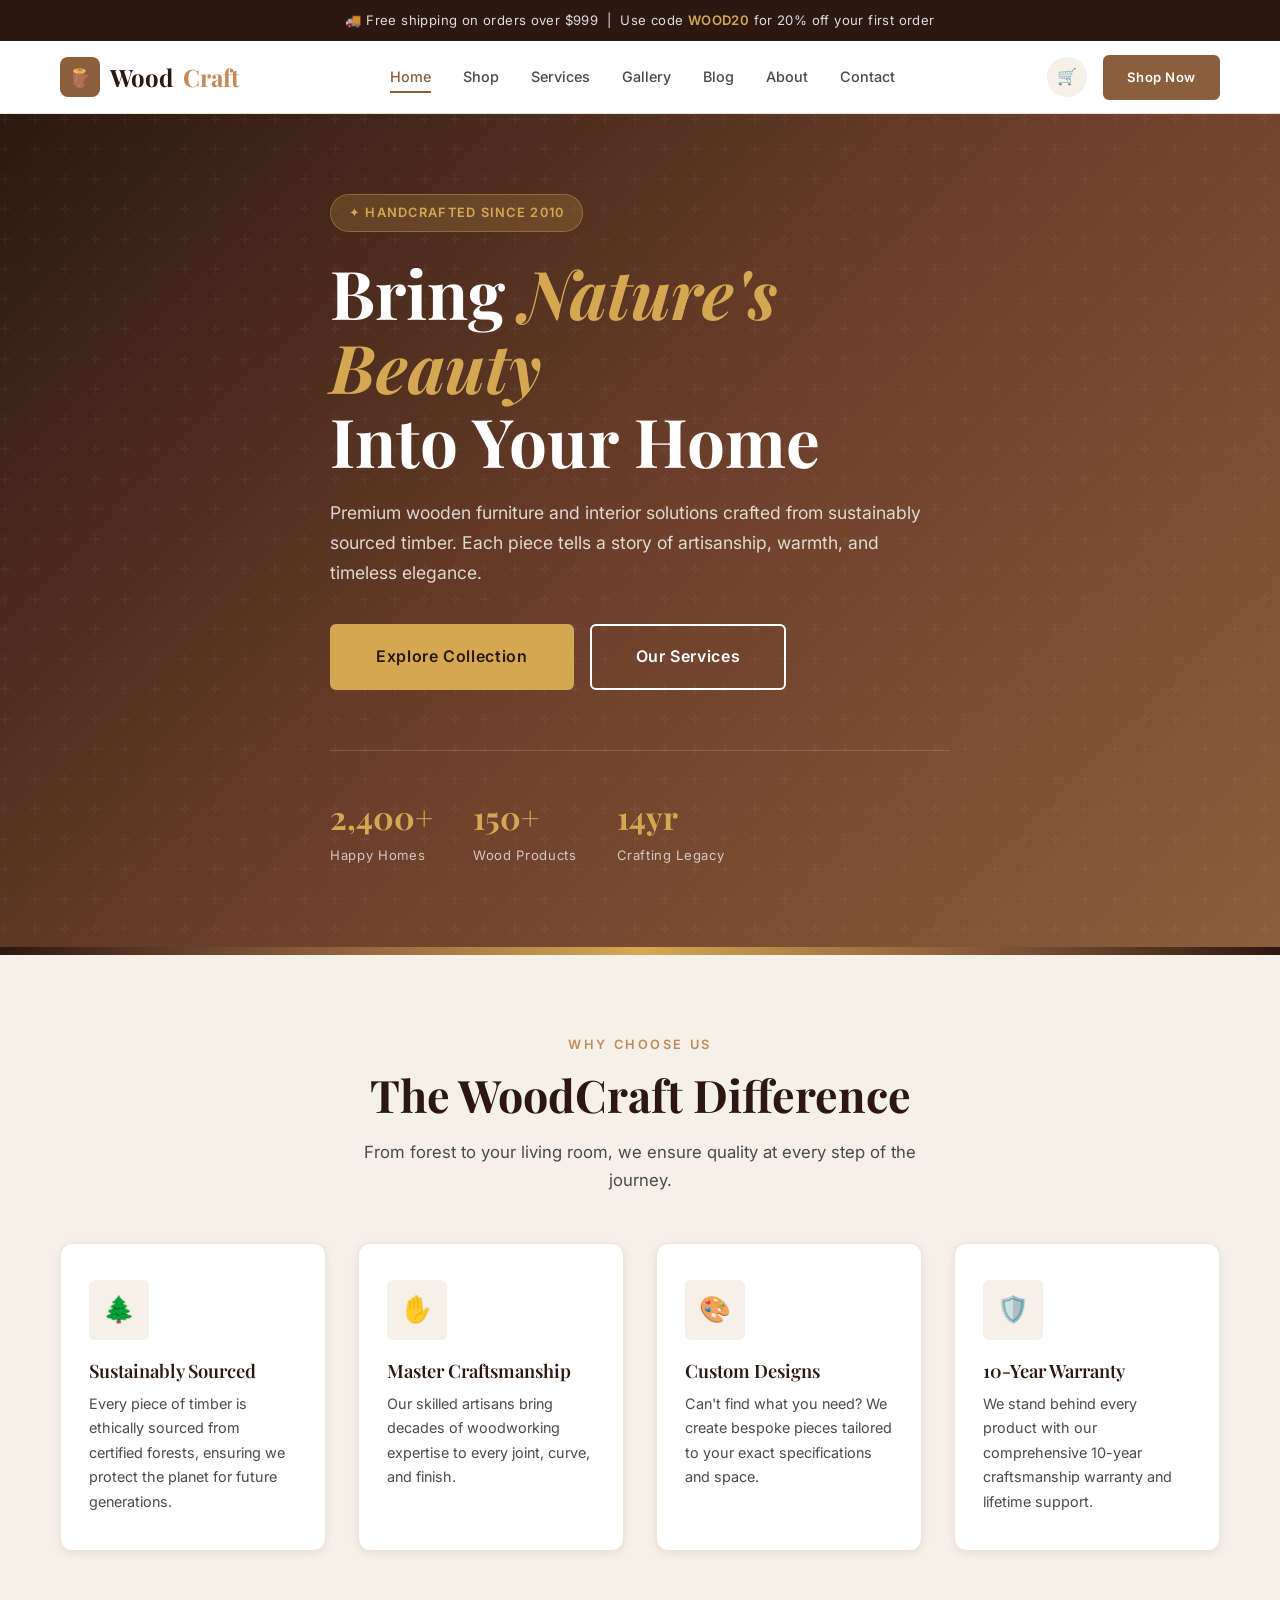
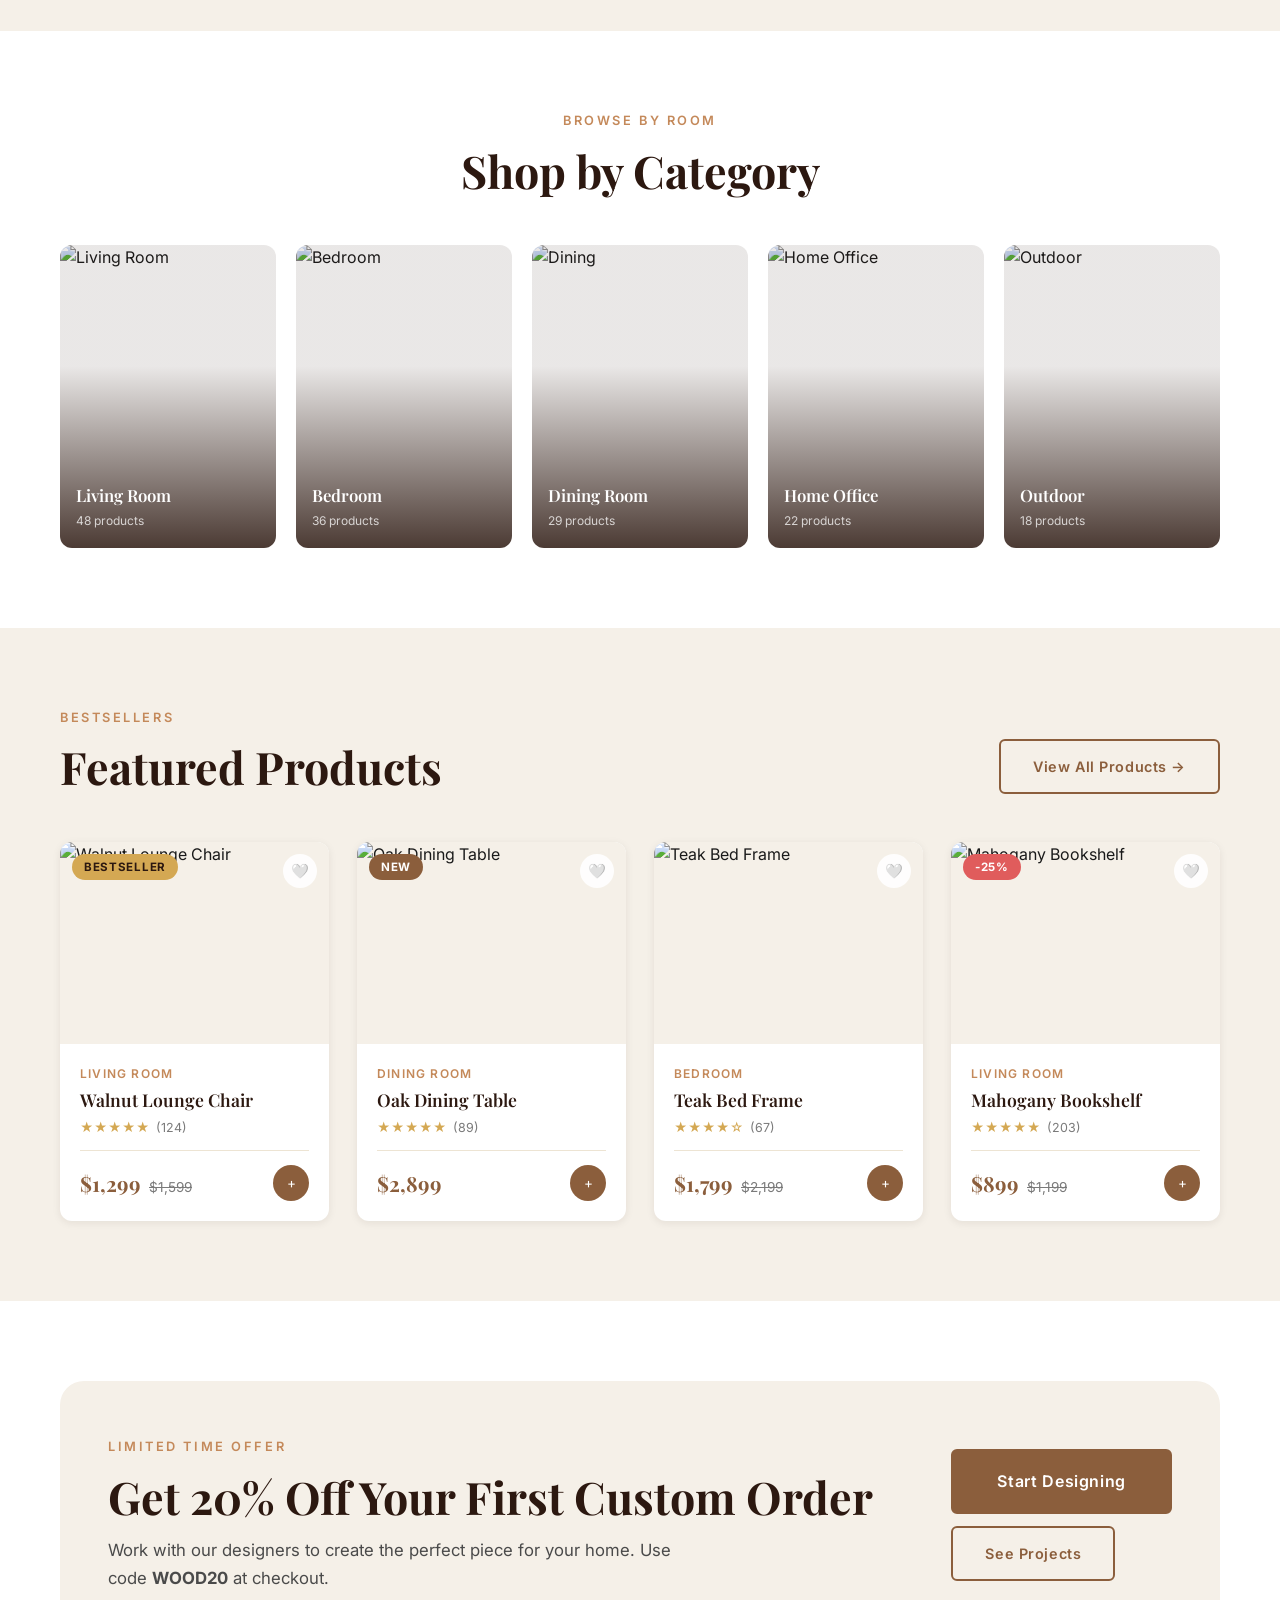
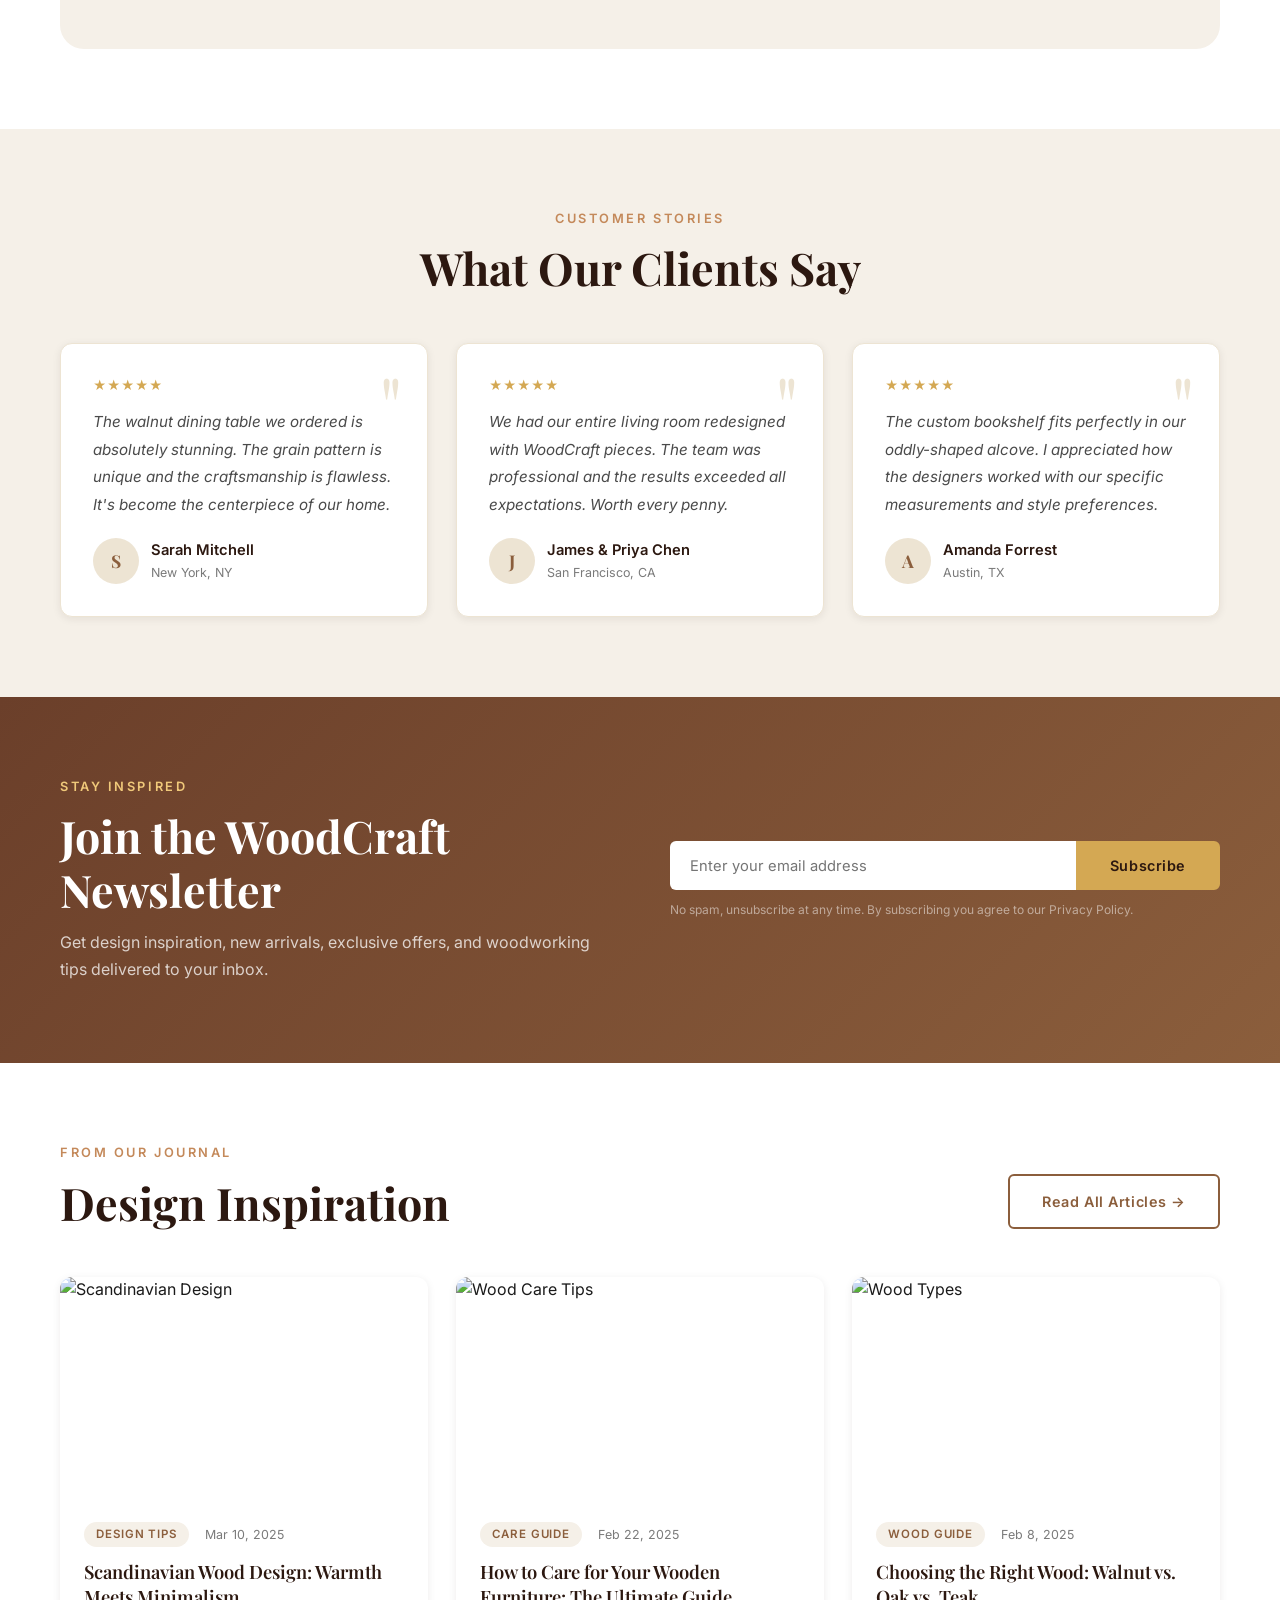
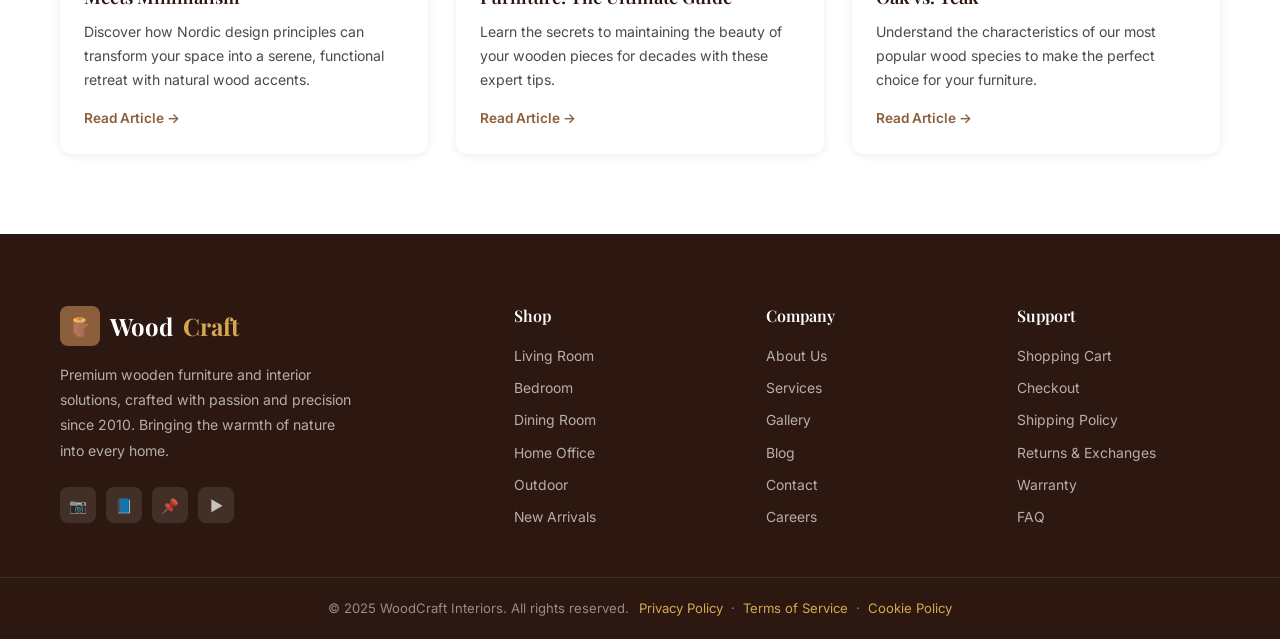
==== index.html @ 6956cbf1 "Add complete 10-page wooden interior website with CSS and JS Co-authored-by: Mayank-Bhatasana <18567" ====
<!DOCTYPE html>
<html lang="en">
<head>
  <meta charset="UTF-8">
  <meta name="viewport" content="width=device-width, initial-scale=1.0">
  <title>WoodCraft Interiors — Premium Wooden Home Interiors</title>
  <meta name="description" content="Transform your home with handcrafted wooden furniture and interior solutions. Timeless design, premium quality.">
  <link rel="stylesheet" href="css/style.css">
  <link rel="preconnect" href="https://fonts.googleapis.com">
  <style>
    /* Home-specific extras */
    .newsletter-section { background: linear-gradient(135deg, #6B3F2A, #8B5E3C); }
    .newsletter-inner { display:grid; grid-template-columns:1fr 1fr; gap:60px; align-items:center; }
    .newsletter-form { display:flex; gap:0; }
    .newsletter-form input {
      flex:1; padding:14px 20px; border:none; border-radius:var(--radius-sm) 0 0 var(--radius-sm);
      font-size:0.92rem; outline:none;
    }
    .newsletter-form .btn { border-radius:0 var(--radius-sm) var(--radius-sm) 0; }
    .cta-banner {
      background: var(--cream);
      border-radius: var(--radius-lg);
      padding: 56px 48px;
      display: grid;
      grid-template-columns: 1fr auto;
      align-items: center;
      gap: 32px;
    }
    @media(max-width:768px) {
      .newsletter-inner { grid-template-columns:1fr; gap:28px; }
      .newsletter-form { flex-direction:column; }
      .newsletter-form input { border-radius:var(--radius-sm); }
      .newsletter-form .btn { border-radius:var(--radius-sm); }
      .cta-banner { grid-template-columns:1fr; text-align:center; padding:36px 24px; }
    }
    .wood-strip { height:8px; background:linear-gradient(90deg, #2C1810, #8B5E3C, #D4A853, #8B5E3C, #2C1810); }
  </style>
</head>
<body>

<!-- Notification Bar -->
<div class="notif-bar">
  🚚 Free shipping on orders over $999 &nbsp;|&nbsp; Use code <a href="shop.html">WOOD20</a> for 20% off your first order
</div>

<!-- Header -->
<header class="header">
  <div class="container">
    <div class="header__inner">
      <a href="index.html" class="logo">
        <div class="logo__icon">🪵</div>
        Wood<span>Craft</span>
      </a>
      <nav class="nav">
        <a href="index.html" class="nav__link">Home</a>
        <a href="shop.html" class="nav__link">Shop</a>
        <a href="services.html" class="nav__link">Services</a>
        <a href="gallery.html" class="nav__link">Gallery</a>
        <a href="blog.html" class="nav__link">Blog</a>
        <a href="about.html" class="nav__link">About</a>
        <a href="contact.html" class="nav__link">Contact</a>
      </nav>
      <div class="header__actions">
        <a href="cart.html" class="cart-btn" title="Cart">
          🛒
          <span class="cart-count" style="display:none">0</span>
        </a>
        <a href="shop.html" class="btn btn--primary btn--sm">Shop Now</a>
      </div>
      <button class="hamburger" aria-label="Menu">
        <span></span><span></span><span></span>
      </button>
    </div>
  </div>
</header>

<!-- Mobile Nav -->
<nav class="mobile-nav">
  <a href="index.html" class="mobile-nav__link">Home</a>
  <a href="shop.html" class="mobile-nav__link">Shop</a>
  <a href="services.html" class="mobile-nav__link">Services</a>
  <a href="gallery.html" class="mobile-nav__link">Gallery</a>
  <a href="blog.html" class="mobile-nav__link">Blog</a>
  <a href="about.html" class="mobile-nav__link">About</a>
  <a href="contact.html" class="mobile-nav__link">Contact</a>
  <a href="cart.html" class="mobile-nav__link">🛒 Cart</a>
</nav>

<!-- Hero -->
<section class="hero">
  <div class="hero__bg"></div>
  <div class="container">
    <div class="hero__content">
      <div class="hero__badge">✦ Handcrafted Since 2010</div>
      <h1 class="hero__title">
        Bring <em>Nature's Beauty</em><br>Into Your Home
      </h1>
      <p class="hero__subtitle">
        Premium wooden furniture and interior solutions crafted from sustainably sourced timber. 
        Each piece tells a story of artisanship, warmth, and timeless elegance.
      </p>
      <div class="hero__actions">
        <a href="shop.html" class="btn btn--gold btn--lg">Explore Collection</a>
        <a href="services.html" class="btn btn--outline-white btn--lg">Our Services</a>
      </div>
      <div class="hero__stats">
        <div>
          <span class="hero__stat-num">2,400+</span>
          <span class="hero__stat-label">Happy Homes</span>
        </div>
        <div>
          <span class="hero__stat-num">150+</span>
          <span class="hero__stat-label">Wood Products</span>
        </div>
        <div>
          <span class="hero__stat-num">14yr</span>
          <span class="hero__stat-label">Crafting Legacy</span>
        </div>
      </div>
    </div>
  </div>
</section>

<!-- Wood Strip -->
<div class="wood-strip"></div>

<!-- Features -->
<section class="section section--cream">
  <div class="container">
    <div class="text-center" style="margin-bottom:48px">
      <span class="section-label">Why Choose Us</span>
      <h2 class="section-title">The WoodCraft Difference</h2>
      <p class="section-sub">From forest to your living room, we ensure quality at every step of the journey.</p>
    </div>
    <div class="features-grid">
      <div class="feature-card">
        <div class="feature-card__icon">🌲</div>
        <h3 class="feature-card__title">Sustainably Sourced</h3>
        <p class="feature-card__text">Every piece of timber is ethically sourced from certified forests, ensuring we protect the planet for future generations.</p>
      </div>
      <div class="feature-card">
        <div class="feature-card__icon">✋</div>
        <h3 class="feature-card__title">Master Craftsmanship</h3>
        <p class="feature-card__text">Our skilled artisans bring decades of woodworking expertise to every joint, curve, and finish.</p>
      </div>
      <div class="feature-card">
        <div class="feature-card__icon">🎨</div>
        <h3 class="feature-card__title">Custom Designs</h3>
        <p class="feature-card__text">Can't find what you need? We create bespoke pieces tailored to your exact specifications and space.</p>
      </div>
      <div class="feature-card">
        <div class="feature-card__icon">🛡️</div>
        <h3 class="feature-card__title">10-Year Warranty</h3>
        <p class="feature-card__text">We stand behind every product with our comprehensive 10-year craftsmanship warranty and lifetime support.</p>
      </div>
    </div>
  </div>
</section>

<!-- Categories -->
<section class="section">
  <div class="container">
    <div class="text-center" style="margin-bottom:48px">
      <span class="section-label">Browse By Room</span>
      <h2 class="section-title">Shop by Category</h2>
    </div>
    <div class="categories-grid">
      <a href="shop.html?cat=living" class="cat-card" style="padding-top:140%">
        <img class="cat-card__img" src="https://images.unsplash.com/photo-1555041469-a586c61ea9bc?w=400&q=80" alt="Living Room" loading="lazy">
        <div class="cat-card__overlay"></div>
        <div class="cat-card__label">
          Living Room
          <span class="cat-card__count">48 products</span>
        </div>
      </a>
      <a href="shop.html?cat=bedroom" class="cat-card" style="padding-top:140%">
        <img class="cat-card__img" src="https://images.unsplash.com/photo-1588046130717-0eb0c9a3ba15?w=400&q=80" alt="Bedroom" loading="lazy">
        <div class="cat-card__overlay"></div>
        <div class="cat-card__label">
          Bedroom
          <span class="cat-card__count">36 products</span>
        </div>
      </a>
      <a href="shop.html?cat=dining" class="cat-card" style="padding-top:140%">
        <img class="cat-card__img" src="https://images.unsplash.com/photo-1617806118233-18e1de247200?w=400&q=80" alt="Dining" loading="lazy">
        <div class="cat-card__overlay"></div>
        <div class="cat-card__label">
          Dining Room
          <span class="cat-card__count">29 products</span>
        </div>
      </a>
      <a href="shop.html?cat=office" class="cat-card" style="padding-top:140%">
        <img class="cat-card__img" src="https://images.unsplash.com/photo-1593642632559-0c6d3fc62b89?w=400&q=80" alt="Home Office" loading="lazy">
        <div class="cat-card__overlay"></div>
        <div class="cat-card__label">
          Home Office
          <span class="cat-card__count">22 products</span>
        </div>
      </a>
      <a href="shop.html?cat=outdoor" class="cat-card" style="padding-top:140%">
        <img class="cat-card__img" src="https://images.unsplash.com/photo-1600210492486-724fe5c67fb0?w=400&q=80" alt="Outdoor" loading="lazy">
        <div class="cat-card__overlay"></div>
        <div class="cat-card__label">
          Outdoor
          <span class="cat-card__count">18 products</span>
        </div>
      </a>
    </div>
  </div>
</section>

<!-- Featured Products -->
<section class="section section--cream">
  <div class="container">
    <div style="display:flex;align-items:flex-end;justify-content:space-between;margin-bottom:48px;flex-wrap:wrap;gap:16px;">
      <div>
        <span class="section-label">Bestsellers</span>
        <h2 class="section-title" style="margin-bottom:0">Featured Products</h2>
      </div>
      <a href="shop.html" class="btn btn--outline">View All Products →</a>
    </div>
    <div class="products-grid">

      <!-- Product 1 -->
      <div class="product-card" data-product data-product-id="p1" data-product-name="Walnut Lounge Chair" data-product-price="1299" data-product-img="https://images.unsplash.com/photo-1567538096630-e0c55bd6374c?w=400&q=80" data-category="living">
        <div class="product-card__img">
          <img src="https://images.unsplash.com/photo-1567538096630-e0c55bd6374c?w=400&q=80" alt="Walnut Lounge Chair" loading="lazy">
          <span class="product-card__badge badge--best">Bestseller</span>
          <button class="product-card__wish" title="Wishlist">🤍</button>
        </div>
        <div class="product-card__body">
          <div class="product-card__cat">Living Room</div>
          <a href="product.html?id=p1"><h3 class="product-card__name">Walnut Lounge Chair</h3></a>
          <div class="product-card__rating">
            <span class="stars">★★★★★</span>
            <span class="rating-count">(124)</span>
          </div>
          <div class="product-card__footer">
            <div class="product-card__price">
              <span class="price-current">$1,299</span>
              <span class="price-old">$1,599</span>
            </div>
            <button class="add-cart-btn" title="Add to cart">+</button>
          </div>
        </div>
      </div>

      <!-- Product 2 -->
      <div class="product-card" data-product data-product-id="p2" data-product-name="Oak Dining Table" data-product-price="2899" data-product-img="https://images.unsplash.com/photo-1615066091501-a784deef6c5a?w=400&q=80" data-category="dining">
        <div class="product-card__img">
          <img src="https://images.unsplash.com/photo-1615066091501-a784deef6c5a?w=400&q=80" alt="Oak Dining Table" loading="lazy">
          <span class="product-card__badge badge--new">New</span>
          <button class="product-card__wish" title="Wishlist">🤍</button>
        </div>
        <div class="product-card__body">
          <div class="product-card__cat">Dining Room</div>
          <a href="product.html?id=p2"><h3 class="product-card__name">Oak Dining Table</h3></a>
          <div class="product-card__rating">
            <span class="stars">★★★★★</span>
            <span class="rating-count">(89)</span>
          </div>
          <div class="product-card__footer">
            <div class="product-card__price">
              <span class="price-current">$2,899</span>
            </div>
            <button class="add-cart-btn" title="Add to cart">+</button>
          </div>
        </div>
      </div>

      <!-- Product 3 -->
      <div class="product-card" data-product data-product-id="p3" data-product-name="Teak Bed Frame" data-product-price="1799" data-product-img="https://images.unsplash.com/photo-1505693416388-ac5ce068fe85?w=400&q=80" data-category="bedroom">
        <div class="product-card__img">
          <img src="https://images.unsplash.com/photo-1505693416388-ac5ce068fe85?w=400&q=80" alt="Teak Bed Frame" loading="lazy">
          <button class="product-card__wish" title="Wishlist">🤍</button>
        </div>
        <div class="product-card__body">
          <div class="product-card__cat">Bedroom</div>
          <a href="product.html?id=p3"><h3 class="product-card__name">Teak Bed Frame</h3></a>
          <div class="product-card__rating">
            <span class="stars">★★★★☆</span>
            <span class="rating-count">(67)</span>
          </div>
          <div class="product-card__footer">
            <div class="product-card__price">
              <span class="price-current">$1,799</span>
              <span class="price-old">$2,199</span>
            </div>
            <button class="add-cart-btn" title="Add to cart">+</button>
          </div>
        </div>
      </div>

      <!-- Product 4 -->
      <div class="product-card" data-product data-product-id="p4" data-product-name="Mahogany Bookshelf" data-product-price="899" data-product-img="https://images.unsplash.com/photo-1594620302200-9a762244a156?w=400&q=80" data-category="living">
        <div class="product-card__img">
          <img src="https://images.unsplash.com/photo-1594620302200-9a762244a156?w=400&q=80" alt="Mahogany Bookshelf" loading="lazy">
          <span class="product-card__badge badge--sale">-25%</span>
          <button class="product-card__wish" title="Wishlist">🤍</button>
        </div>
        <div class="product-card__body">
          <div class="product-card__cat">Living Room</div>
          <a href="product.html?id=p4"><h3 class="product-card__name">Mahogany Bookshelf</h3></a>
          <div class="product-card__rating">
            <span class="stars">★★★★★</span>
            <span class="rating-count">(203)</span>
          </div>
          <div class="product-card__footer">
            <div class="product-card__price">
              <span class="price-current">$899</span>
              <span class="price-old">$1,199</span>
            </div>
            <button class="add-cart-btn" title="Add to cart">+</button>
          </div>
        </div>
      </div>

    </div>
  </div>
</section>

<!-- CTA Banner -->
<section class="section">
  <div class="container">
    <div class="cta-banner">
      <div>
        <span class="section-label">Limited Time Offer</span>
        <h2 class="section-title" style="margin-bottom:12px">Get 20% Off Your First Custom Order</h2>
        <p class="section-sub">Work with our designers to create the perfect piece for your home. Use code <strong>WOOD20</strong> at checkout.</p>
      </div>
      <div style="display:flex;flex-direction:column;gap:12px;align-items:flex-start">
        <a href="services.html" class="btn btn--primary btn--lg">Start Designing</a>
        <a href="gallery.html" class="btn btn--outline">See Projects</a>
      </div>
    </div>
  </div>
</section>

<!-- Testimonials -->
<section class="section section--cream">
  <div class="container">
    <div class="text-center" style="margin-bottom:48px">
      <span class="section-label">Customer Stories</span>
      <h2 class="section-title">What Our Clients Say</h2>
    </div>
    <div class="testimonials-grid">
      <div class="testimonial-card">
        <div class="stars" style="margin-bottom:12px">★★★★★</div>
        <p class="testimonial-card__text">The walnut dining table we ordered is absolutely stunning. The grain pattern is unique and the craftsmanship is flawless. It's become the centerpiece of our home.</p>
        <div class="testimonial-card__author">
          <div class="testimonial-card__avatar">S</div>
          <div>
            <div class="testimonial-card__name">Sarah Mitchell</div>
            <div class="testimonial-card__loc">New York, NY</div>
          </div>
        </div>
      </div>
      <div class="testimonial-card">
        <div class="stars" style="margin-bottom:12px">★★★★★</div>
        <p class="testimonial-card__text">We had our entire living room redesigned with WoodCraft pieces. The team was professional and the results exceeded all expectations. Worth every penny.</p>
        <div class="testimonial-card__author">
          <div class="testimonial-card__avatar">J</div>
          <div>
            <div class="testimonial-card__name">James & Priya Chen</div>
            <div class="testimonial-card__loc">San Francisco, CA</div>
          </div>
        </div>
      </div>
      <div class="testimonial-card">
        <div class="stars" style="margin-bottom:12px">★★★★★</div>
        <p class="testimonial-card__text">The custom bookshelf fits perfectly in our oddly-shaped alcove. I appreciated how the designers worked with our specific measurements and style preferences.</p>
        <div class="testimonial-card__author">
          <div class="testimonial-card__avatar">A</div>
          <div>
            <div class="testimonial-card__name">Amanda Forrest</div>
            <div class="testimonial-card__loc">Austin, TX</div>
          </div>
        </div>
      </div>
    </div>
  </div>
</section>

<!-- Newsletter -->
<section class="section newsletter-section">
  <div class="container">
    <div class="newsletter-inner">
      <div>
        <span class="section-label" style="color:var(--gold-light)">Stay Inspired</span>
        <h2 class="section-title" style="color:#fff;margin-bottom:12px">Join the WoodCraft Newsletter</h2>
        <p style="color:rgba(255,255,255,0.75);line-height:1.7">Get design inspiration, new arrivals, exclusive offers, and woodworking tips delivered to your inbox.</p>
      </div>
      <div>
        <form class="newsletter-form">
          <input type="email" placeholder="Enter your email address" required>
          <button type="submit" class="btn btn--gold">Subscribe</button>
        </form>
        <p style="font-size:0.75rem;color:rgba(255,255,255,0.5);margin-top:10px">No spam, unsubscribe at any time. By subscribing you agree to our Privacy Policy.</p>
      </div>
    </div>
  </div>
</section>

<!-- Blog Preview -->
<section class="section">
  <div class="container">
    <div style="display:flex;align-items:flex-end;justify-content:space-between;margin-bottom:48px;flex-wrap:wrap;gap:16px;">
      <div>
        <span class="section-label">From Our Journal</span>
        <h2 class="section-title" style="margin-bottom:0">Design Inspiration</h2>
      </div>
      <a href="blog.html" class="btn btn--outline">Read All Articles →</a>
    </div>
    <div class="blog-grid">
      <article class="blog-card">
        <div class="blog-card__img">
          <img src="https://images.unsplash.com/photo-1586023492125-27b2c045efd7?w=500&q=80" alt="Scandinavian Design" loading="lazy">
        </div>
        <div class="blog-card__body">
          <div class="blog-card__meta">
            <span class="blog-card__tag">Design Tips</span>
            <span class="blog-card__date">Mar 10, 2025</span>
          </div>
          <h3 class="blog-card__title">Scandinavian Wood Design: Warmth Meets Minimalism</h3>
          <p class="blog-card__excerpt">Discover how Nordic design principles can transform your space into a serene, functional retreat with natural wood accents.</p>
          <a href="blog.html" class="blog-card__read">Read Article →</a>
        </div>
      </article>
      <article class="blog-card">
        <div class="blog-card__img">
          <img src="https://images.unsplash.com/photo-1595526114035-0d45ed16cfbf?w=500&q=80" alt="Wood Care Tips" loading="lazy">
        </div>
        <div class="blog-card__body">
          <div class="blog-card__meta">
            <span class="blog-card__tag">Care Guide</span>
            <span class="blog-card__date">Feb 22, 2025</span>
          </div>
          <h3 class="blog-card__title">How to Care for Your Wooden Furniture: The Ultimate Guide</h3>
          <p class="blog-card__excerpt">Learn the secrets to maintaining the beauty of your wooden pieces for decades with these expert tips.</p>
          <a href="blog.html" class="blog-card__read">Read Article →</a>
        </div>
      </article>
      <article class="blog-card">
        <div class="blog-card__img">
          <img src="https://images.unsplash.com/photo-1618220179428-22790b461013?w=500&q=80" alt="Wood Types" loading="lazy">
        </div>
        <div class="blog-card__body">
          <div class="blog-card__meta">
            <span class="blog-card__tag">Wood Guide</span>
            <span class="blog-card__date">Feb 8, 2025</span>
          </div>
          <h3 class="blog-card__title">Choosing the Right Wood: Walnut vs. Oak vs. Teak</h3>
          <p class="blog-card__excerpt">Understand the characteristics of our most popular wood species to make the perfect choice for your furniture.</p>
          <a href="blog.html" class="blog-card__read">Read Article →</a>
        </div>
      </article>
    </div>
  </div>
</section>

<!-- Footer -->
<footer class="footer">
  <div class="container">
    <div class="footer__grid">
      <div class="footer__brand">
        <a href="index.html" class="logo footer__logo" style="color:#fff">
          <div class="logo__icon">🪵</div>
          Wood<span style="color:var(--gold)">Craft</span>
        </a>
        <p class="footer__desc">Premium wooden furniture and interior solutions, crafted with passion and precision since 2010. Bringing the warmth of nature into every home.</p>
        <div class="footer__social">
          <a href="#" class="social-btn" title="Instagram">📷</a>
          <a href="#" class="social-btn" title="Facebook">📘</a>
          <a href="#" class="social-btn" title="Pinterest">📌</a>
          <a href="#" class="social-btn" title="YouTube">▶️</a>
        </div>
      </div>
      <div>
        <h4 class="footer__heading">Shop</h4>
        <div class="footer__links">
          <a href="shop.html" class="footer__link">Living Room</a>
          <a href="shop.html" class="footer__link">Bedroom</a>
          <a href="shop.html" class="footer__link">Dining Room</a>
          <a href="shop.html" class="footer__link">Home Office</a>
          <a href="shop.html" class="footer__link">Outdoor</a>
          <a href="shop.html" class="footer__link">New Arrivals</a>
        </div>
      </div>
      <div>
        <h4 class="footer__heading">Company</h4>
        <div class="footer__links">
          <a href="about.html" class="footer__link">About Us</a>
          <a href="services.html" class="footer__link">Services</a>
          <a href="gallery.html" class="footer__link">Gallery</a>
          <a href="blog.html" class="footer__link">Blog</a>
          <a href="contact.html" class="footer__link">Contact</a>
          <a href="#" class="footer__link">Careers</a>
        </div>
      </div>
      <div>
        <h4 class="footer__heading">Support</h4>
        <div class="footer__links">
          <a href="cart.html" class="footer__link">Shopping Cart</a>
          <a href="checkout.html" class="footer__link">Checkout</a>
          <a href="#" class="footer__link">Shipping Policy</a>
          <a href="#" class="footer__link">Returns & Exchanges</a>
          <a href="#" class="footer__link">Warranty</a>
          <a href="#" class="footer__link">FAQ</a>
        </div>
      </div>
    </div>
  </div>
  <div class="footer__bottom">
    <div class="container" style="display:flex;justify-content:space-between;align-items:center;flex-wrap:wrap;gap:10px">
      <span>© 2025 WoodCraft Interiors. All rights reserved.</span>
      <span>
        <a href="#">Privacy Policy</a> &nbsp;·&nbsp;
        <a href="#">Terms of Service</a> &nbsp;·&nbsp;
        <a href="#">Cookie Policy</a>
      </span>
    </div>
  </div>
</footer>

<script src="js/main.js"></script>
</body>
</html>
---- css/style.css ----
/* =========================================================
   WoodCraft Interiors — Main Stylesheet
   ========================================================= */

/* --- Google Fonts import (via @import at top) --- */
@import url('https://fonts.googleapis.com/css2?family=Playfair+Display:wght@400;600;700&family=Inter:wght@300;400;500;600&display=swap');

/* --- CSS Variables --- */
:root {
  --brown-dark:   #2C1810;
  --brown-mid:    #6B3F2A;
  --brown-main:   #8B5E3C;
  --brown-light:  #C4895A;
  --gold:         #D4A853;
  --gold-light:   #F0C97A;
  --cream:        #F5F0E8;
  --cream-dark:   #EDE4D3;
  --white:        #FFFFFF;
  --text-dark:    #1A1A1A;
  --text-mid:     #4A4A4A;
  --text-light:   #7A7A7A;
  --shadow-sm:    0 2px 8px rgba(44,24,16,0.08);
  --shadow-md:    0 6px 24px rgba(44,24,16,0.12);
  --shadow-lg:    0 16px 48px rgba(44,24,16,0.18);
  --radius-sm:    6px;
  --radius-md:    12px;
  --radius-lg:    24px;
  --transition:   0.3s ease;
  --font-heading: 'Playfair Display', Georgia, serif;
  --font-body:    'Inter', system-ui, sans-serif;
}

/* --- Reset & Base --- */
*, *::before, *::after { box-sizing: border-box; margin: 0; padding: 0; }

html { scroll-behavior: smooth; font-size: 16px; }

body {
  font-family: var(--font-body);
  color: var(--text-dark);
  background: var(--white);
  line-height: 1.6;
  overflow-x: hidden;
}

img { max-width: 100%; height: auto; display: block; }
a { text-decoration: none; color: inherit; }
ul, ol { list-style: none; }
button, input, select, textarea { font-family: inherit; }

/* --- Utility classes --- */
.container { max-width: 1200px; margin: 0 auto; padding: 0 20px; }
.container--wide { max-width: 1400px; margin: 0 auto; padding: 0 20px; }

.section { padding: 80px 0; }
.section--sm { padding: 50px 0; }
.section--lg { padding: 120px 0; }
.section--cream { background: var(--cream); }
.section--dark { background: var(--brown-dark); color: var(--white); }
.section--brown { background: var(--brown-main); color: var(--white); }

.text-center { text-align: center; }
.text-right  { text-align: right; }

.badge {
  display: inline-block;
  padding: 6px 16px;
  background: var(--gold);
  color: var(--brown-dark);
  font-size: 0.78rem;
  font-weight: 600;
  letter-spacing: 0.12em;
  text-transform: uppercase;
  border-radius: 50px;
}

/* --- Typography --- */
h1,h2,h3,h4,h5,h6 {
  font-family: var(--font-heading);
  line-height: 1.2;
  color: var(--brown-dark);
}

.section--dark h1,
.section--dark h2,
.section--dark h3,
.section--brown h1,
.section--brown h2,
.section--brown h3 { color: var(--white); }

.section-label {
  display: block;
  font-size: 0.8rem;
  font-weight: 600;
  letter-spacing: 0.2em;
  text-transform: uppercase;
  color: var(--brown-light);
  margin-bottom: 12px;
}
.section--dark .section-label,
.section--brown .section-label { color: var(--gold-light); }

.section-title {
  font-size: clamp(1.8rem, 4vw, 2.8rem);
  font-weight: 700;
  margin-bottom: 16px;
}

.section-sub {
  font-size: 1.05rem;
  color: var(--text-mid);
  max-width: 600px;
  line-height: 1.7;
}
.text-center .section-sub { margin: 0 auto; }
.section--dark .section-sub,
.section--brown .section-sub { color: rgba(255,255,255,0.8); }

/* --- Buttons --- */
.btn {
  display: inline-flex;
  align-items: center;
  gap: 8px;
  padding: 14px 32px;
  border-radius: var(--radius-sm);
  font-size: 0.9rem;
  font-weight: 600;
  letter-spacing: 0.04em;
  cursor: pointer;
  border: 2px solid transparent;
  transition: all var(--transition);
  white-space: nowrap;
}

.btn--primary {
  background: var(--brown-main);
  color: var(--white);
  border-color: var(--brown-main);
}
.btn--primary:hover {
  background: var(--brown-mid);
  border-color: var(--brown-mid);
  transform: translateY(-2px);
  box-shadow: var(--shadow-md);
}

.btn--gold {
  background: var(--gold);
  color: var(--brown-dark);
  border-color: var(--gold);
}
.btn--gold:hover {
  background: var(--gold-light);
  border-color: var(--gold-light);
  transform: translateY(-2px);
  box-shadow: var(--shadow-md);
}

.btn--outline {
  background: transparent;
  color: var(--brown-main);
  border-color: var(--brown-main);
}
.btn--outline:hover {
  background: var(--brown-main);
  color: var(--white);
  transform: translateY(-2px);
}

.btn--outline-white {
  background: transparent;
  color: var(--white);
  border-color: var(--white);
}
.btn--outline-white:hover {
  background: var(--white);
  color: var(--brown-dark);
}

.btn--sm { padding: 10px 22px; font-size: 0.82rem; }
.btn--lg { padding: 18px 44px; font-size: 1rem; }
.btn--full { width: 100%; justify-content: center; }

/* --- Header / Navigation --- */
.header {
  position: sticky;
  top: 0;
  z-index: 1000;
  background: rgba(255,255,255,0.97);
  backdrop-filter: blur(12px);
  -webkit-backdrop-filter: blur(12px);
  border-bottom: 1px solid var(--cream-dark);
  transition: box-shadow var(--transition);
}
.header.scrolled { box-shadow: var(--shadow-md); }

.header__inner {
  display: flex;
  align-items: center;
  justify-content: space-between;
  height: 72px;
}

.logo {
  display: flex;
  align-items: center;
  gap: 10px;
  font-family: var(--font-heading);
  font-size: 1.5rem;
  font-weight: 700;
  color: var(--brown-dark);
}
.logo__icon {
  width: 40px;
  height: 40px;
  background: var(--brown-main);
  border-radius: 8px;
  display: flex;
  align-items: center;
  justify-content: center;
  color: var(--white);
  font-size: 1.1rem;
}
.logo span { color: var(--brown-light); }

.nav { display: flex; align-items: center; gap: 32px; }

.nav__link {
  font-size: 0.9rem;
  font-weight: 500;
  color: var(--text-mid);
  position: relative;
  transition: color var(--transition);
}
.nav__link::after {
  content: '';
  position: absolute;
  bottom: -4px; left: 0;
  width: 0; height: 2px;
  background: var(--brown-main);
  transition: width var(--transition);
}
.nav__link:hover,
.nav__link.active { color: var(--brown-main); }
.nav__link:hover::after,
.nav__link.active::after { width: 100%; }

.header__actions { display: flex; align-items: center; gap: 16px; }

.cart-btn {
  position: relative;
  width: 40px; height: 40px;
  border-radius: 50%;
  background: var(--cream);
  border: none;
  cursor: pointer;
  display: flex; align-items: center; justify-content: center;
  color: var(--brown-dark);
  font-size: 1rem;
  transition: all var(--transition);
  text-decoration: none;
}
.cart-btn:hover { background: var(--brown-main); color: var(--white); }
.cart-count {
  position: absolute;
  top: -4px; right: -4px;
  width: 18px; height: 18px;
  background: var(--gold);
  color: var(--brown-dark);
  font-size: 0.65rem;
  font-weight: 700;
  border-radius: 50%;
  display: flex; align-items: center; justify-content: center;
}

.hamburger {
  display: none;
  flex-direction: column;
  gap: 5px;
  cursor: pointer;
  background: none;
  border: none;
  padding: 4px;
}
.hamburger span {
  display: block;
  width: 24px; height: 2px;
  background: var(--brown-dark);
  border-radius: 2px;
  transition: all var(--transition);
}
.hamburger.active span:nth-child(1) { transform: rotate(45deg) translate(5px,5px); }
.hamburger.active span:nth-child(2) { opacity: 0; }
.hamburger.active span:nth-child(3) { transform: rotate(-45deg) translate(5px,-5px); }

/* --- Mobile Nav --- */
.mobile-nav {
  display: none;
  position: fixed;
  top: 72px; left: 0; right: 0; bottom: 0;
  background: var(--white);
  z-index: 999;
  padding: 32px 24px;
  flex-direction: column;
  gap: 8px;
  overflow-y: auto;
}
.mobile-nav.open { display: flex; }
.mobile-nav__link {
  display: block;
  padding: 14px 0;
  font-size: 1.1rem;
  font-weight: 500;
  color: var(--text-dark);
  border-bottom: 1px solid var(--cream-dark);
  transition: color var(--transition);
}
.mobile-nav__link:hover,
.mobile-nav__link.active { color: var(--brown-main); }

/* --- Hero Section --- */
.hero {
  position: relative;
  min-height: 90vh;
  display: flex;
  align-items: center;
  overflow: hidden;
  background: var(--cream);
}

.hero__bg {
  position: absolute;
  inset: 0;
  background: linear-gradient(135deg, #2C1810 0%, #6B3F2A 50%, #8B5E3C 100%);
  z-index: 0;
}
.hero__bg::after {
  content: '';
  position: absolute;
  inset: 0;
  background: url("data:image/svg+xml,%3Csvg width='60' height='60' viewBox='0 0 60 60' xmlns='http://www.w3.org/2000/svg'%3E%3Cg fill='none' fill-rule='evenodd'%3E%3Cg fill='%23ffffff' fill-opacity='0.03'%3E%3Cpath d='M36 34v-4h-2v4h-4v2h4v4h2v-4h4v-2h-4zm0-30V0h-2v4h-4v2h4v4h2V6h4V4h-4zM6 34v-4H4v4H0v2h4v4h2v-4h4v-2H6zM6 4V0H4v4H0v2h4v4h2V6h4V4H6z'/%3E%3C/g%3E%3C/g%3E%3C/svg%3E");
}

.hero__content {
  position: relative;
  z-index: 1;
  max-width: 620px;
  padding: 80px 0;
}

.hero__badge {
  display: inline-flex;
  align-items: center;
  gap: 8px;
  background: rgba(212,168,83,0.2);
  border: 1px solid rgba(212,168,83,0.4);
  color: var(--gold);
  padding: 8px 18px;
  border-radius: 50px;
  font-size: 0.8rem;
  font-weight: 600;
  letter-spacing: 0.1em;
  text-transform: uppercase;
  margin-bottom: 24px;
}

.hero__title {
  font-size: clamp(2.4rem, 6vw, 4.2rem);
  font-weight: 700;
  color: var(--white);
  margin-bottom: 20px;
  line-height: 1.1;
}
.hero__title em {
  font-style: italic;
  color: var(--gold);
}

.hero__subtitle {
  font-size: 1.1rem;
  color: rgba(255,255,255,0.8);
  margin-bottom: 36px;
  line-height: 1.7;
}

.hero__actions { display: flex; gap: 16px; flex-wrap: wrap; }

.hero__stats {
  display: flex;
  gap: 40px;
  margin-top: 60px;
  padding-top: 40px;
  border-top: 1px solid rgba(255,255,255,0.15);
}
.hero__stat-num {
  display: block;
  font-family: var(--font-heading);
  font-size: 2rem;
  font-weight: 700;
  color: var(--gold);
}
.hero__stat-label {
  font-size: 0.82rem;
  color: rgba(255,255,255,0.7);
  letter-spacing: 0.05em;
}

.hero__image {
  position: absolute;
  right: 0; top: 0; bottom: 0;
  width: 45%;
  overflow: hidden;
}
.hero__image img {
  width: 100%; height: 100%;
  object-fit: cover;
  opacity: 0.4;
  mix-blend-mode: luminosity;
}

/* --- Cards --- */
.product-card {
  background: var(--white);
  border-radius: var(--radius-md);
  overflow: hidden;
  box-shadow: var(--shadow-sm);
  transition: all var(--transition);
  display: flex;
  flex-direction: column;
}
.product-card:hover {
  transform: translateY(-6px);
  box-shadow: var(--shadow-lg);
}

.product-card__img {
  position: relative;
  padding-top: 75%;
  overflow: hidden;
  background: var(--cream);
}
.product-card__img img {
  position: absolute;
  inset: 0;
  width: 100%; height: 100%;
  object-fit: cover;
  transition: transform 0.5s ease;
}
.product-card:hover .product-card__img img { transform: scale(1.08); }

.product-card__badge {
  position: absolute;
  top: 12px; left: 12px;
  padding: 4px 12px;
  border-radius: 50px;
  font-size: 0.72rem;
  font-weight: 700;
  letter-spacing: 0.06em;
  text-transform: uppercase;
}
.badge--new { background: var(--brown-main); color: #fff; }
.badge--sale { background: #E05C5C; color: #fff; }
.badge--best { background: var(--gold); color: var(--brown-dark); }

.product-card__wish {
  position: absolute;
  top: 12px; right: 12px;
  width: 34px; height: 34px;
  background: rgba(255,255,255,0.9);
  border-radius: 50%;
  display: flex; align-items: center; justify-content: center;
  cursor: pointer;
  border: none;
  transition: all var(--transition);
  font-size: 0.9rem;
  color: var(--text-light);
}
.product-card__wish:hover,
.product-card__wish.active { color: #E05C5C; }

.product-card__body { padding: 20px; flex: 1; display: flex; flex-direction: column; }
.product-card__cat {
  font-size: 0.75rem;
  font-weight: 600;
  letter-spacing: 0.1em;
  text-transform: uppercase;
  color: var(--brown-light);
  margin-bottom: 6px;
}
.product-card__name {
  font-family: var(--font-heading);
  font-size: 1.1rem;
  font-weight: 600;
  color: var(--brown-dark);
  margin-bottom: 8px;
  flex: 1;
}
.product-card__rating {
  display: flex; align-items: center; gap: 6px;
  margin-bottom: 12px;
}
.stars { color: var(--gold); font-size: 0.8rem; letter-spacing: 1px; }
.rating-count { font-size: 0.78rem; color: var(--text-light); }

.product-card__footer {
  display: flex;
  align-items: center;
  justify-content: space-between;
  margin-top: auto;
  padding-top: 14px;
  border-top: 1px solid var(--cream-dark);
}
.product-card__price {
  display: flex; align-items: baseline; gap: 8px;
}
.price-current {
  font-family: var(--font-heading);
  font-size: 1.3rem;
  font-weight: 700;
  color: var(--brown-main);
}
.price-old {
  font-size: 0.85rem;
  color: var(--text-light);
  text-decoration: line-through;
}

.add-cart-btn {
  width: 36px; height: 36px;
  background: var(--brown-main);
  color: var(--white);
  border: none;
  border-radius: 50%;
  cursor: pointer;
  display: flex; align-items: center; justify-content: center;
  font-size: 0.85rem;
  transition: all var(--transition);
}
.add-cart-btn:hover { background: var(--brown-mid); transform: scale(1.1); }

/* --- Product Grid --- */
.products-grid {
  display: grid;
  grid-template-columns: repeat(auto-fill, minmax(260px, 1fr));
  gap: 28px;
}

/* --- Features / Icon Boxes --- */
.features-grid {
  display: grid;
  grid-template-columns: repeat(auto-fill, minmax(240px, 1fr));
  gap: 32px;
}
.feature-card {
  background: var(--white);
  border-radius: var(--radius-md);
  padding: 36px 28px;
  box-shadow: var(--shadow-sm);
  transition: all var(--transition);
  border: 1px solid var(--cream-dark);
}
.feature-card:hover {
  transform: translateY(-4px);
  box-shadow: var(--shadow-md);
  border-color: var(--brown-light);
}
.feature-card__icon {
  width: 60px; height: 60px;
  background: var(--cream);
  border-radius: var(--radius-sm);
  display: flex; align-items: center; justify-content: center;
  font-size: 1.6rem;
  color: var(--brown-main);
  margin-bottom: 20px;
}
.feature-card__title {
  font-family: var(--font-heading);
  font-size: 1.15rem;
  font-weight: 600;
  color: var(--brown-dark);
  margin-bottom: 10px;
}
.feature-card__text {
  font-size: 0.9rem;
  color: var(--text-mid);
  line-height: 1.7;
}

/* --- Testimonials --- */
.testimonials-grid {
  display: grid;
  grid-template-columns: repeat(auto-fill, minmax(300px, 1fr));
  gap: 28px;
}
.testimonial-card {
  background: var(--white);
  border-radius: var(--radius-md);
  padding: 32px;
  box-shadow: var(--shadow-sm);
  border: 1px solid var(--cream-dark);
  position: relative;
}
.testimonial-card::before {
  content: '"';
  position: absolute;
  top: 20px; right: 24px;
  font-family: var(--font-heading);
  font-size: 5rem;
  line-height: 1;
  color: var(--cream-dark);
}
.testimonial-card__text {
  font-size: 0.95rem;
  color: var(--text-mid);
  line-height: 1.8;
  margin-bottom: 20px;
  font-style: italic;
}
.testimonial-card__author {
  display: flex; align-items: center; gap: 12px;
}
.testimonial-card__avatar {
  width: 46px; height: 46px;
  border-radius: 50%;
  object-fit: cover;
  background: var(--cream-dark);
  display: flex; align-items: center; justify-content: center;
  font-size: 1.1rem;
  font-weight: 700;
  color: var(--brown-main);
  font-family: var(--font-heading);
  flex-shrink: 0;
}
.testimonial-card__name {
  font-weight: 600;
  font-size: 0.92rem;
  color: var(--brown-dark);
}
.testimonial-card__loc {
  font-size: 0.78rem;
  color: var(--text-light);
}

/* --- Category Cards --- */
.categories-grid {
  display: grid;
  grid-template-columns: repeat(auto-fill, minmax(200px, 1fr));
  gap: 20px;
}
.cat-card {
  position: relative;
  border-radius: var(--radius-md);
  overflow: hidden;
  padding-top: 110%;
  cursor: pointer;
  transition: all var(--transition);
}
.cat-card:hover { transform: scale(1.03); }
.cat-card__img {
  position: absolute;
  inset: 0;
  width: 100%; height: 100%;
  object-fit: cover;
  transition: transform 0.5s;
}
.cat-card:hover .cat-card__img { transform: scale(1.1); }
.cat-card__overlay {
  position: absolute;
  inset: 0;
  background: linear-gradient(to top, rgba(44,24,16,0.85) 0%, rgba(44,24,16,0.1) 60%);
}
.cat-card__label {
  position: absolute;
  bottom: 18px; left: 16px; right: 16px;
  color: var(--white);
  font-family: var(--font-heading);
  font-size: 1.05rem;
  font-weight: 600;
}
.cat-card__count {
  display: block;
  font-size: 0.75rem;
  font-family: var(--font-body);
  font-weight: 400;
  color: rgba(255,255,255,0.75);
  margin-top: 2px;
}

/* --- Gallery --- */
.gallery-grid {
  display: grid;
  grid-template-columns: repeat(3, 1fr);
  grid-auto-rows: 240px;
  gap: 16px;
}
.gallery-item {
  border-radius: var(--radius-sm);
  overflow: hidden;
  position: relative;
  cursor: pointer;
}
.gallery-item--tall { grid-row: span 2; }
.gallery-item--wide { grid-column: span 2; }
.gallery-item img {
  width: 100%; height: 100%;
  object-fit: cover;
  transition: transform 0.5s;
}
.gallery-item:hover img { transform: scale(1.08); }
.gallery-item__overlay {
  position: absolute;
  inset: 0;
  background: rgba(44,24,16,0.5);
  opacity: 0;
  transition: opacity var(--transition);
  display: flex; align-items: center; justify-content: center;
  color: var(--white);
  font-size: 1.8rem;
}
.gallery-item:hover .gallery-item__overlay { opacity: 1; }

/* --- Blog Cards --- */
.blog-grid {
  display: grid;
  grid-template-columns: repeat(auto-fill, minmax(300px, 1fr));
  gap: 28px;
}
.blog-card {
  background: var(--white);
  border-radius: var(--radius-md);
  overflow: hidden;
  box-shadow: var(--shadow-sm);
  transition: all var(--transition);
}
.blog-card:hover { transform: translateY(-4px); box-shadow: var(--shadow-lg); }
.blog-card__img {
  padding-top: 60%;
  position: relative;
  overflow: hidden;
}
.blog-card__img img {
  position: absolute; inset: 0;
  width: 100%; height: 100%;
  object-fit: cover;
  transition: transform 0.5s;
}
.blog-card:hover .blog-card__img img { transform: scale(1.06); }
.blog-card__body { padding: 24px; }
.blog-card__meta {
  display: flex; gap: 16px; align-items: center;
  margin-bottom: 12px;
}
.blog-card__tag {
  padding: 3px 12px;
  background: var(--cream);
  border-radius: 50px;
  font-size: 0.72rem;
  font-weight: 600;
  letter-spacing: 0.08em;
  text-transform: uppercase;
  color: var(--brown-main);
}
.blog-card__date { font-size: 0.78rem; color: var(--text-light); }
.blog-card__title {
  font-family: var(--font-heading);
  font-size: 1.15rem;
  font-weight: 600;
  color: var(--brown-dark);
  margin-bottom: 10px;
  line-height: 1.4;
}
.blog-card__excerpt {
  font-size: 0.88rem;
  color: var(--text-mid);
  line-height: 1.7;
  margin-bottom: 16px;
}
.blog-card__read {
  font-size: 0.85rem;
  font-weight: 600;
  color: var(--brown-main);
  display: flex; align-items: center; gap: 4px;
  transition: gap var(--transition);
}
.blog-card:hover .blog-card__read { gap: 8px; }

/* --- Page Hero (inner pages) --- */
.page-hero {
  background: linear-gradient(135deg, var(--brown-dark), var(--brown-mid));
  padding: 80px 0 60px;
  text-align: center;
  color: var(--white);
  position: relative;
  overflow: hidden;
}
.page-hero::before {
  content: '';
  position: absolute;
  inset: 0;
  background: url("data:image/svg+xml,%3Csvg width='40' height='40' viewBox='0 0 40 40' xmlns='http://www.w3.org/2000/svg'%3E%3Cg fill='%23ffffff' fill-opacity='0.04' fill-rule='evenodd'%3E%3Cpath d='M0 40L40 0H20L0 20M40 40V20L20 40'/%3E%3C/g%3E%3C/svg%3E");
}
.page-hero__content { position: relative; z-index: 1; }
.page-hero__title {
  font-size: clamp(2rem, 5vw, 3.2rem);
  color: var(--white);
  margin-bottom: 12px;
}
.page-hero__sub {
  color: rgba(255,255,255,0.75);
  font-size: 1rem;
  max-width: 500px;
  margin: 0 auto 20px;
}
.breadcrumb {
  display: flex; align-items: center; justify-content: center;
  gap: 8px;
  font-size: 0.82rem;
  color: rgba(255,255,255,0.65);
}
.breadcrumb a { color: var(--gold); }
.breadcrumb__sep { font-size: 0.7rem; }

/* --- Forms --- */
.form-group { margin-bottom: 20px; }
.form-label {
  display: block;
  font-size: 0.85rem;
  font-weight: 600;
  color: var(--brown-dark);
  margin-bottom: 7px;
  letter-spacing: 0.03em;
}
.form-control {
  width: 100%;
  padding: 13px 16px;
  border: 1.5px solid var(--cream-dark);
  border-radius: var(--radius-sm);
  font-size: 0.92rem;
  color: var(--text-dark);
  background: var(--white);
  transition: border-color var(--transition), box-shadow var(--transition);
  outline: none;
}
.form-control:focus {
  border-color: var(--brown-main);
  box-shadow: 0 0 0 3px rgba(139,94,60,0.12);
}
.form-control::placeholder { color: var(--text-light); }
textarea.form-control { resize: vertical; min-height: 130px; }
select.form-control { cursor: pointer; }

.form-row { display: grid; grid-template-columns: 1fr 1fr; gap: 16px; }

/* --- Cart / Checkout --- */
.cart-table { width: 100%; border-collapse: collapse; }
.cart-table th {
  text-align: left;
  padding: 14px 16px;
  font-size: 0.8rem;
  letter-spacing: 0.1em;
  text-transform: uppercase;
  color: var(--text-light);
  border-bottom: 2px solid var(--cream-dark);
}
.cart-table td {
  padding: 20px 16px;
  border-bottom: 1px solid var(--cream-dark);
  vertical-align: middle;
}
.cart-item__img {
  width: 80px; height: 60px;
  object-fit: cover;
  border-radius: var(--radius-sm);
  background: var(--cream);
}
.cart-item__info { display: flex; align-items: center; gap: 16px; }
.cart-item__name {
  font-weight: 600;
  font-size: 0.95rem;
  color: var(--brown-dark);
}
.cart-item__variant { font-size: 0.78rem; color: var(--text-light); margin-top: 2px; }

.qty-control {
  display: flex; align-items: center; gap: 8px;
}
.qty-btn {
  width: 28px; height: 28px;
  border: 1.5px solid var(--cream-dark);
  background: var(--white);
  border-radius: 4px;
  cursor: pointer;
  display: flex; align-items: center; justify-content: center;
  font-size: 0.9rem;
  color: var(--text-dark);
  transition: all var(--transition);
}
.qty-btn:hover { border-color: var(--brown-main); color: var(--brown-main); }
.qty-val { font-weight: 600; min-width: 24px; text-align: center; }

.remove-btn {
  background: none; border: none; cursor: pointer;
  color: var(--text-light);
  font-size: 1rem;
  transition: color var(--transition);
}
.remove-btn:hover { color: #E05C5C; }

.order-summary {
  background: var(--cream);
  border-radius: var(--radius-md);
  padding: 28px;
}
.order-summary__title {
  font-family: var(--font-heading);
  font-size: 1.25rem;
  color: var(--brown-dark);
  margin-bottom: 20px;
  padding-bottom: 16px;
  border-bottom: 1px solid var(--cream-dark);
}
.summary-row {
  display: flex; justify-content: space-between;
  margin-bottom: 12px;
  font-size: 0.92rem;
  color: var(--text-mid);
}
.summary-row--total {
  padding-top: 16px;
  border-top: 2px solid var(--cream-dark);
  margin-top: 8px;
  font-weight: 700;
  font-size: 1.1rem;
  color: var(--brown-dark);
}

/* --- Team Cards --- */
.team-grid {
  display: grid;
  grid-template-columns: repeat(auto-fill, minmax(220px, 1fr));
  gap: 28px;
}
.team-card {
  text-align: center;
  background: var(--white);
  border-radius: var(--radius-md);
  overflow: hidden;
  box-shadow: var(--shadow-sm);
  transition: all var(--transition);
}
.team-card:hover { transform: translateY(-4px); box-shadow: var(--shadow-md); }
.team-card__img {
  padding-top: 100%;
  position: relative;
  overflow: hidden;
  background: var(--cream);
}
.team-card__img img {
  position: absolute; inset: 0;
  width: 100%; height: 100%;
  object-fit: cover;
}
.team-card__body { padding: 20px 16px; }
.team-card__name {
  font-family: var(--font-heading);
  font-size: 1.05rem;
  color: var(--brown-dark);
  margin-bottom: 4px;
}
.team-card__role { font-size: 0.8rem; color: var(--brown-light); font-weight: 500; }

/* --- Process Steps --- */
.steps-grid {
  display: grid;
  grid-template-columns: repeat(auto-fill, minmax(210px, 1fr));
  gap: 28px;
  counter-reset: step;
}
.step-card {
  text-align: center;
  padding: 32px 20px;
  position: relative;
}
.step-card__num {
  width: 56px; height: 56px;
  background: var(--brown-main);
  color: var(--white);
  border-radius: 50%;
  display: flex; align-items: center; justify-content: center;
  font-family: var(--font-heading);
  font-size: 1.3rem;
  font-weight: 700;
  margin: 0 auto 20px;
}
.step-card__title {
  font-family: var(--font-heading);
  font-size: 1.1rem;
  color: var(--brown-dark);
  margin-bottom: 10px;
}
.step-card__text { font-size: 0.88rem; color: var(--text-mid); line-height: 1.7; }

/* --- Stats bar --- */
.stats-bar {
  display: grid;
  grid-template-columns: repeat(auto-fill, minmax(160px, 1fr));
  gap: 0;
}
.stat-item {
  text-align: center;
  padding: 32px 20px;
  border-right: 1px solid rgba(255,255,255,0.12);
}
.stat-item:last-child { border-right: none; }
.stat-item__num {
  font-family: var(--font-heading);
  font-size: 2.4rem;
  font-weight: 700;
  color: var(--gold);
  display: block;
  margin-bottom: 6px;
}
.stat-item__label { font-size: 0.82rem; color: rgba(255,255,255,0.75); letter-spacing: 0.06em; }

/* --- Contact --- */
.contact-card {
  display: flex;
  align-items: flex-start;
  gap: 16px;
  padding: 24px;
  background: var(--white);
  border-radius: var(--radius-md);
  box-shadow: var(--shadow-sm);
  border: 1px solid var(--cream-dark);
  margin-bottom: 16px;
}
.contact-card__icon {
  width: 48px; height: 48px;
  background: var(--cream);
  border-radius: var(--radius-sm);
  display: flex; align-items: center; justify-content: center;
  font-size: 1.2rem;
  color: var(--brown-main);
  flex-shrink: 0;
}
.contact-card__label {
  font-size: 0.78rem;
  font-weight: 600;
  letter-spacing: 0.08em;
  text-transform: uppercase;
  color: var(--text-light);
  margin-bottom: 4px;
}
.contact-card__val {
  font-weight: 600;
  color: var(--brown-dark);
  font-size: 0.95rem;
}

/* --- Footer --- */
.footer {
  background: var(--brown-dark);
  color: rgba(255,255,255,0.8);
  padding: 72px 0 0;
}
.footer__grid {
  display: grid;
  grid-template-columns: 2fr 1fr 1fr 1fr;
  gap: 48px;
  padding-bottom: 48px;
}
.footer__brand { max-width: 300px; }
.footer__logo { margin-bottom: 16px; }
.footer__desc {
  font-size: 0.88rem;
  line-height: 1.8;
  color: rgba(255,255,255,0.65);
  margin-bottom: 24px;
}
.footer__social { display: flex; gap: 10px; }
.social-btn {
  width: 36px; height: 36px;
  background: rgba(255,255,255,0.1);
  border-radius: 8px;
  display: flex; align-items: center; justify-content: center;
  color: rgba(255,255,255,0.7);
  font-size: 0.9rem;
  transition: all var(--transition);
  text-decoration: none;
}
.social-btn:hover { background: var(--brown-main); color: var(--white); }

.footer__heading {
  font-family: var(--font-heading);
  font-size: 1rem;
  font-weight: 600;
  color: var(--white);
  margin-bottom: 20px;
}
.footer__links { display: flex; flex-direction: column; gap: 10px; }
.footer__link {
  font-size: 0.87rem;
  color: rgba(255,255,255,0.65);
  transition: color var(--transition);
}
.footer__link:hover { color: var(--gold); }

.footer__bottom {
  border-top: 1px solid rgba(255,255,255,0.1);
  padding: 20px 0;
  display: flex;
  align-items: center;
  justify-content: space-between;
  font-size: 0.82rem;
  color: rgba(255,255,255,0.5);
  flex-wrap: wrap;
  gap: 10px;
}
.footer__bottom a { color: var(--gold); }

/* --- Toast Notification --- */
.toast {
  position: fixed;
  bottom: 24px; right: 24px;
  background: var(--brown-dark);
  color: var(--white);
  padding: 14px 20px;
  border-radius: var(--radius-sm);
  font-size: 0.88rem;
  font-weight: 500;
  box-shadow: var(--shadow-lg);
  z-index: 9999;
  display: flex; align-items: center; gap: 10px;
  transform: translateX(120%);
  transition: transform 0.35s cubic-bezier(0.34,1.56,0.64,1);
  max-width: 320px;
}
.toast.show { transform: translateX(0); }
.toast__icon { color: var(--gold); font-size: 1rem; }

/* --- Accordion (FAQ) --- */
.accordion { border: 1px solid var(--cream-dark); border-radius: var(--radius-md); overflow: hidden; }
.accordion__item { border-bottom: 1px solid var(--cream-dark); }
.accordion__item:last-child { border-bottom: none; }
.accordion__btn {
  width: 100%;
  background: var(--white);
  border: none;
  padding: 20px 24px;
  text-align: left;
  font-size: 0.95rem;
  font-weight: 600;
  color: var(--brown-dark);
  cursor: pointer;
  display: flex; justify-content: space-between; align-items: center;
  gap: 12px;
  transition: background var(--transition);
}
.accordion__btn:hover { background: var(--cream); }
.accordion__icon { color: var(--brown-main); transition: transform var(--transition); font-size: 0.8rem; flex-shrink: 0; }
.accordion__item.open .accordion__icon { transform: rotate(180deg); }
.accordion__content {
  max-height: 0;
  overflow: hidden;
  transition: max-height 0.4s ease;
}
.accordion__body { padding: 0 24px 20px; font-size: 0.9rem; color: var(--text-mid); line-height: 1.7; }

/* --- Filters (shop) --- */
.filter-bar {
  display: flex;
  align-items: center;
  gap: 12px;
  flex-wrap: wrap;
  margin-bottom: 32px;
}
.filter-chip {
  padding: 8px 20px;
  border-radius: 50px;
  border: 1.5px solid var(--cream-dark);
  background: var(--white);
  font-size: 0.82rem;
  font-weight: 500;
  color: var(--text-mid);
  cursor: pointer;
  transition: all var(--transition);
}
.filter-chip:hover,
.filter-chip.active {
  border-color: var(--brown-main);
  background: var(--brown-main);
  color: var(--white);
}

/* --- Product detail --- */
.product-detail { display: grid; grid-template-columns: 1fr 1fr; gap: 64px; align-items: start; }
.product-gallery__main {
  border-radius: var(--radius-md);
  overflow: hidden;
  padding-top: 100%;
  position: relative;
  background: var(--cream);
}
.product-gallery__main img {
  position: absolute; inset: 0;
  width: 100%; height: 100%;
  object-fit: cover;
}
.product-gallery__thumbs { display: flex; gap: 10px; margin-top: 12px; }
.product-gallery__thumb {
  width: 72px; height: 72px;
  border-radius: var(--radius-sm);
  overflow: hidden;
  cursor: pointer;
  border: 2px solid transparent;
  transition: border-color var(--transition);
  flex-shrink: 0;
}
.product-gallery__thumb.active { border-color: var(--brown-main); }
.product-gallery__thumb img { width: 100%; height: 100%; object-fit: cover; }

.product-info__price {
  display: flex; align-items: baseline; gap: 12px;
  margin: 16px 0;
}
.product-info__price .price-current { font-size: 2rem; }

.variant-selector { margin: 20px 0; }
.variant-label { font-size: 0.85rem; font-weight: 600; color: var(--text-mid); margin-bottom: 10px; }
.variant-options { display: flex; gap: 8px; flex-wrap: wrap; }
.variant-btn {
  padding: 8px 18px;
  border: 1.5px solid var(--cream-dark);
  border-radius: var(--radius-sm);
  background: var(--white);
  font-size: 0.82rem;
  cursor: pointer;
  transition: all var(--transition);
}
.variant-btn:hover, .variant-btn.active {
  border-color: var(--brown-main);
  background: var(--cream);
  color: var(--brown-main);
  font-weight: 600;
}

.product-actions { display: flex; gap: 12px; margin-top: 28px; }
.qty-lg { display: flex; align-items: center; gap: 0; border: 1.5px solid var(--cream-dark); border-radius: var(--radius-sm); overflow: hidden; }
.qty-lg .qty-btn { border: none; border-radius: 0; width: 40px; height: 46px; background: var(--cream); }
.qty-lg .qty-val { padding: 0 12px; font-weight: 600; }

/* --- Map placeholder --- */
.map-placeholder {
  width: 100%;
  height: 320px;
  background: linear-gradient(135deg, var(--cream) 0%, var(--cream-dark) 100%);
  border-radius: var(--radius-md);
  display: flex; flex-direction: column; align-items: center; justify-content: center;
  color: var(--text-mid);
  font-size: 2.5rem;
  gap: 12px;
  border: 2px dashed var(--cream-dark);
}
.map-placeholder p { font-size: 0.9rem; }

/* --- Tabs --- */
.tabs__nav {
  display: flex;
  border-bottom: 2px solid var(--cream-dark);
  margin-bottom: 28px;
  gap: 0;
  overflow-x: auto;
}
.tab-btn {
  padding: 12px 24px;
  background: none;
  border: none;
  border-bottom: 2px solid transparent;
  margin-bottom: -2px;
  font-size: 0.9rem;
  font-weight: 600;
  color: var(--text-mid);
  cursor: pointer;
  white-space: nowrap;
  transition: all var(--transition);
}
.tab-btn.active { color: var(--brown-main); border-bottom-color: var(--brown-main); }
.tab-panel { display: none; }
.tab-panel.active { display: block; }

/* --- Notification bar --- */
.notif-bar {
  background: var(--brown-dark);
  color: rgba(255,255,255,0.85);
  text-align: center;
  padding: 10px 20px;
  font-size: 0.82rem;
  letter-spacing: 0.03em;
}
.notif-bar a { color: var(--gold); font-weight: 600; }

/* --- Divider --- */
.divider { height: 1px; background: var(--cream-dark); margin: 32px 0; }

/* --- Checkbox / Radio custom --- */
.check-label {
  display: flex; align-items: flex-start; gap: 10px;
  font-size: 0.88rem; color: var(--text-mid); cursor: pointer; line-height: 1.5;
}
.check-label input { margin-top: 3px; accent-color: var(--brown-main); cursor: pointer; }

/* =========================================================
   RESPONSIVE
   ========================================================= */

@media (max-width: 1024px) {
  .footer__grid { grid-template-columns: 1fr 1fr; gap: 32px; }
  .product-detail { grid-template-columns: 1fr; gap: 36px; }
  .hero__image { width: 40%; }
  .gallery-grid { grid-template-columns: repeat(2, 1fr); }
  .gallery-item--wide { grid-column: span 1; }
}

@media (max-width: 768px) {
  .nav { display: none; }
  .hamburger { display: flex; }
  .header__actions .btn { display: none; }

  .section { padding: 56px 0; }
  .section--lg { padding: 72px 0; }

  .hero { min-height: auto; }
  .hero__image { display: none; }
  .hero__content { padding: 72px 0 56px; }
  .hero__stats { gap: 24px; flex-wrap: wrap; }

  .features-grid,
  .testimonials-grid,
  .blog-grid,
  .team-grid { grid-template-columns: 1fr; }

  .products-grid { grid-template-columns: repeat(2, 1fr); gap: 16px; }

  .gallery-grid { grid-template-columns: 1fr; grid-auto-rows: 200px; }
  .gallery-item--tall { grid-row: span 1; }

  .categories-grid { grid-template-columns: repeat(2, 1fr); }

  .form-row { grid-template-columns: 1fr; }

  .footer__grid { grid-template-columns: 1fr; gap: 28px; }
  .footer__brand { max-width: 100%; }

  .stats-bar { grid-template-columns: repeat(2, 1fr); }
  .stat-item { border-right: none; border-bottom: 1px solid rgba(255,255,255,0.12); }
  .stat-item:nth-child(odd) { border-right: 1px solid rgba(255,255,255,0.12); }

  .steps-grid { grid-template-columns: 1fr; }

  .product-actions { flex-wrap: wrap; }
  .product-actions .btn { flex: 1; }

  .cart-table thead { display: none; }
  .cart-table tr { display: block; margin-bottom: 20px; border: 1px solid var(--cream-dark); border-radius: var(--radius-sm); }
  .cart-table td { display: flex; justify-content: space-between; align-items: center; padding: 12px 16px; border-bottom: 1px solid var(--cream-dark); }
  .cart-table td:last-child { border-bottom: none; }
  .cart-table td::before { content: attr(data-label); font-size: 0.75rem; font-weight: 600; letter-spacing: 0.08em; text-transform: uppercase; color: var(--text-light); }
}

@media (max-width: 480px) {
  .hero__title { font-size: 2rem; }
  .hero__actions { flex-direction: column; }
  .hero__actions .btn { width: 100%; justify-content: center; }

  .products-grid { grid-template-columns: 1fr; }
  .categories-grid { grid-template-columns: 1fr; }

  .filter-bar { gap: 8px; }
  .filter-chip { padding: 6px 14px; font-size: 0.78rem; }

  .footer__bottom { flex-direction: column; text-align: center; }
}
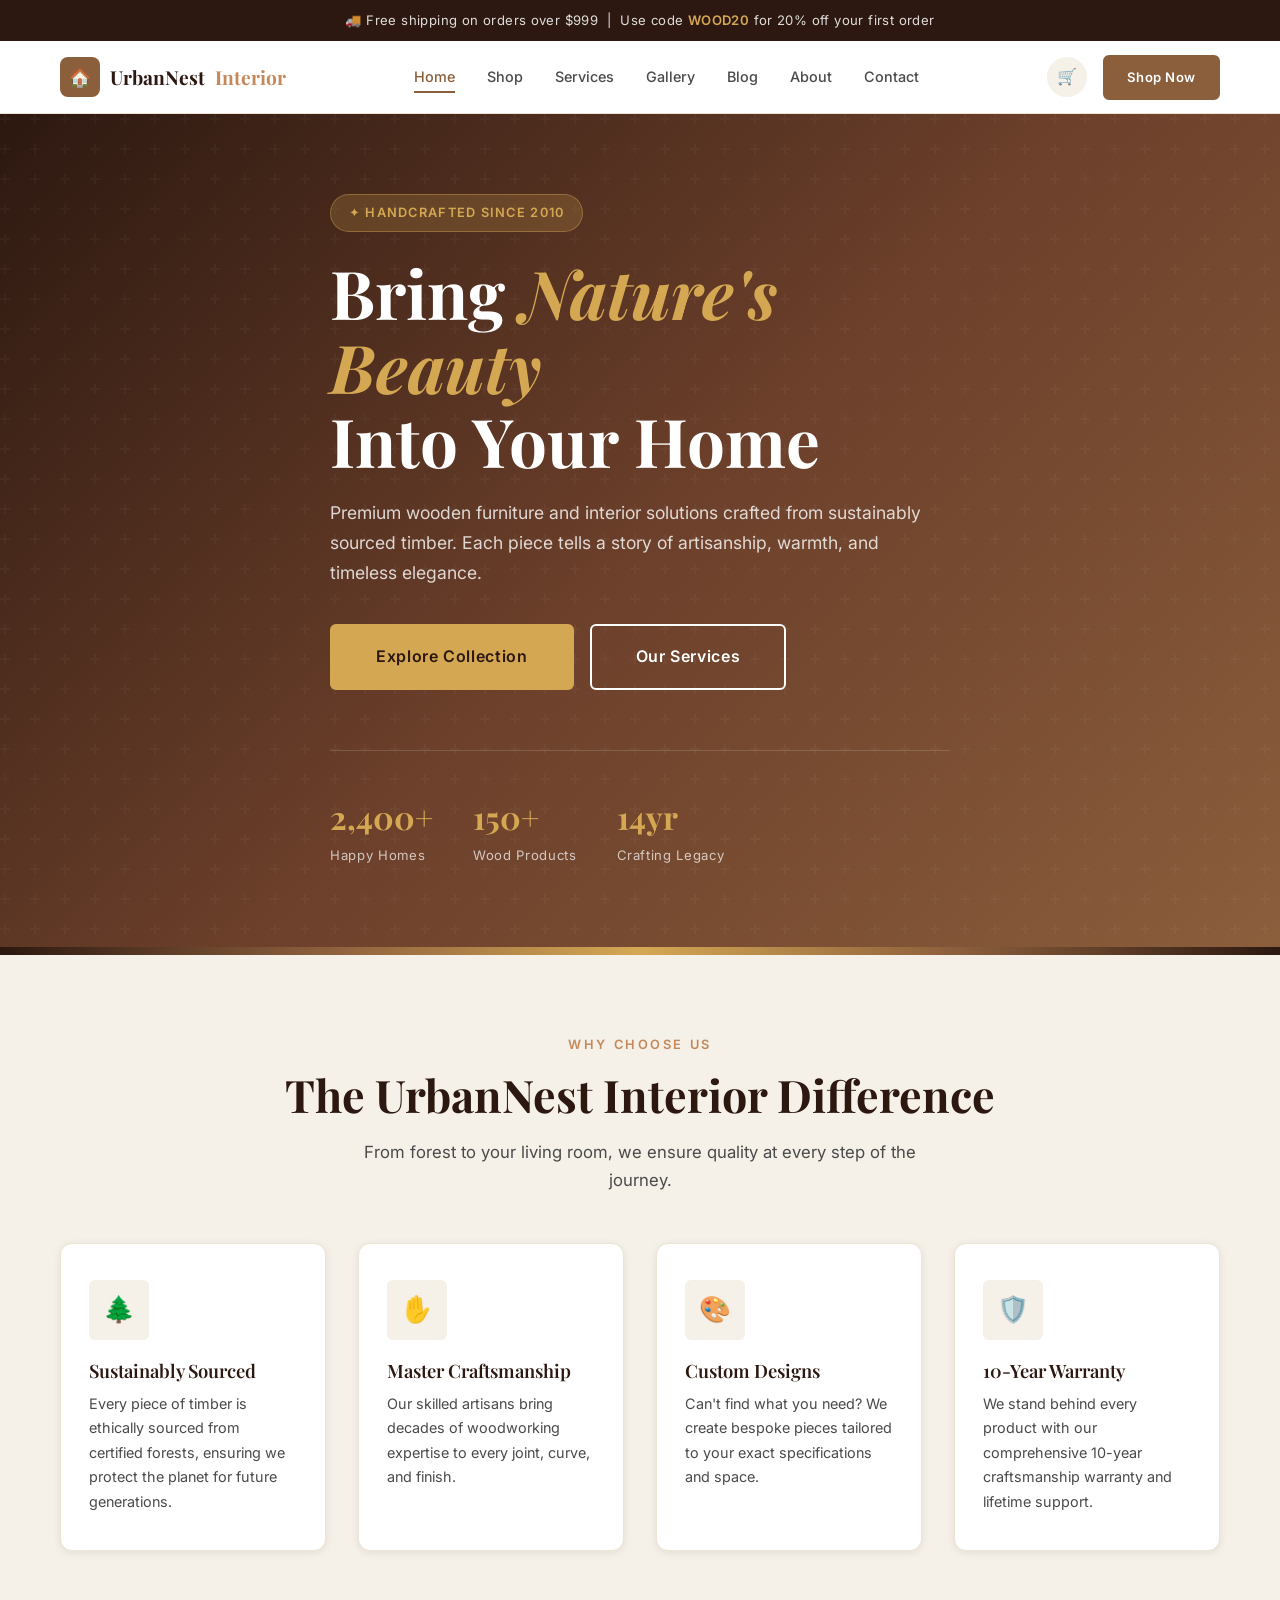
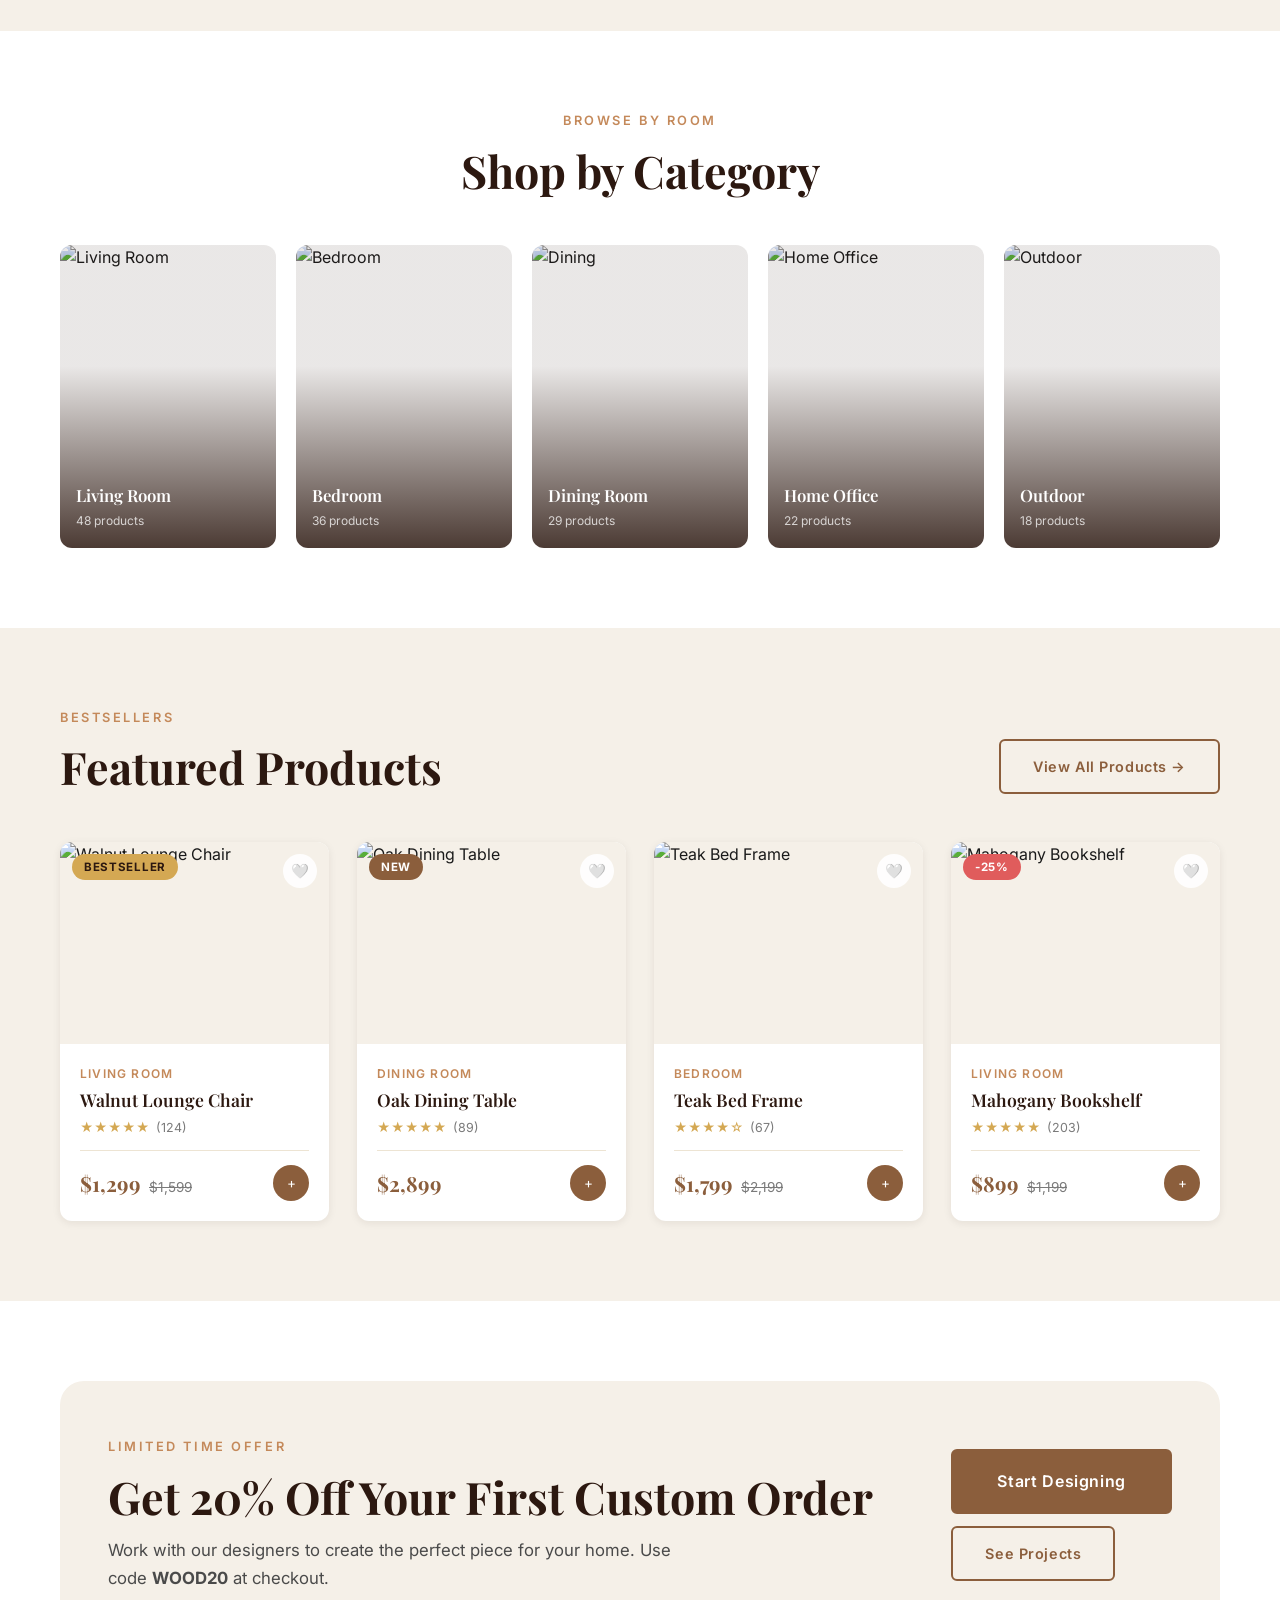
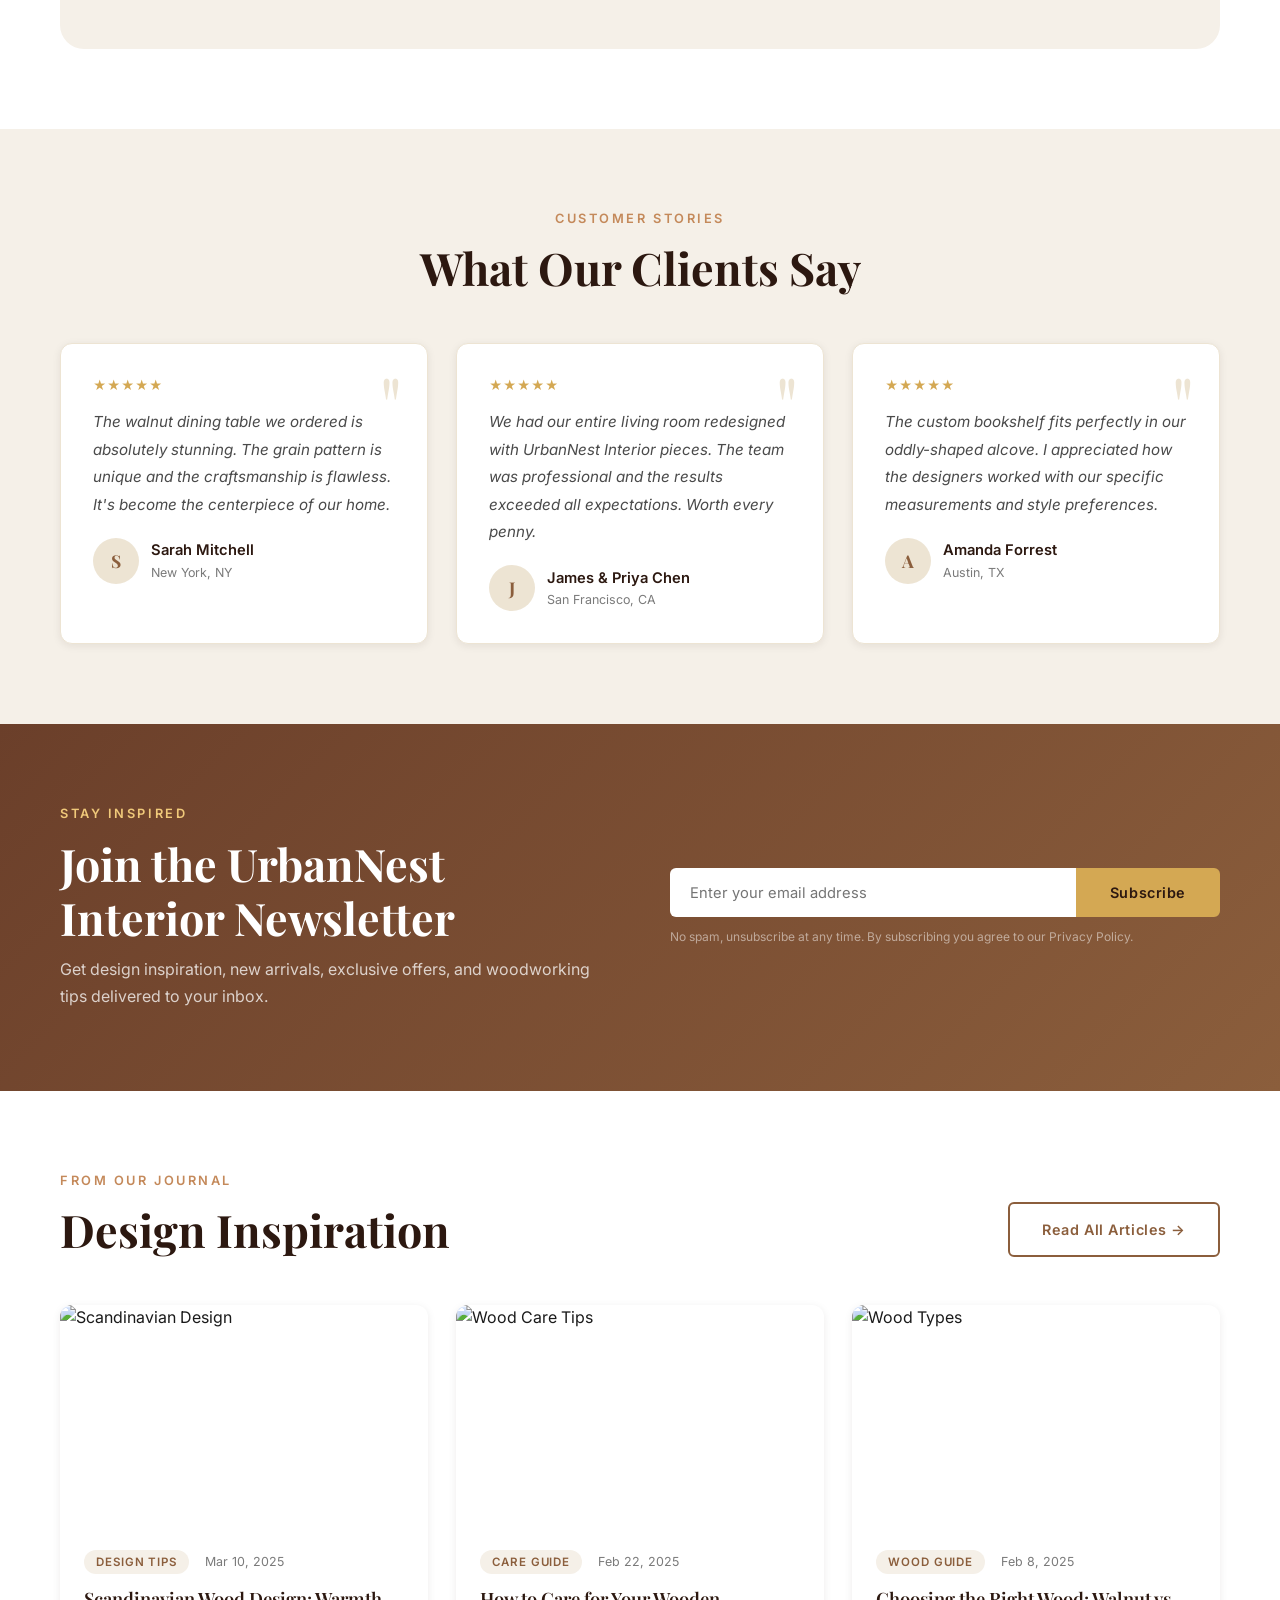
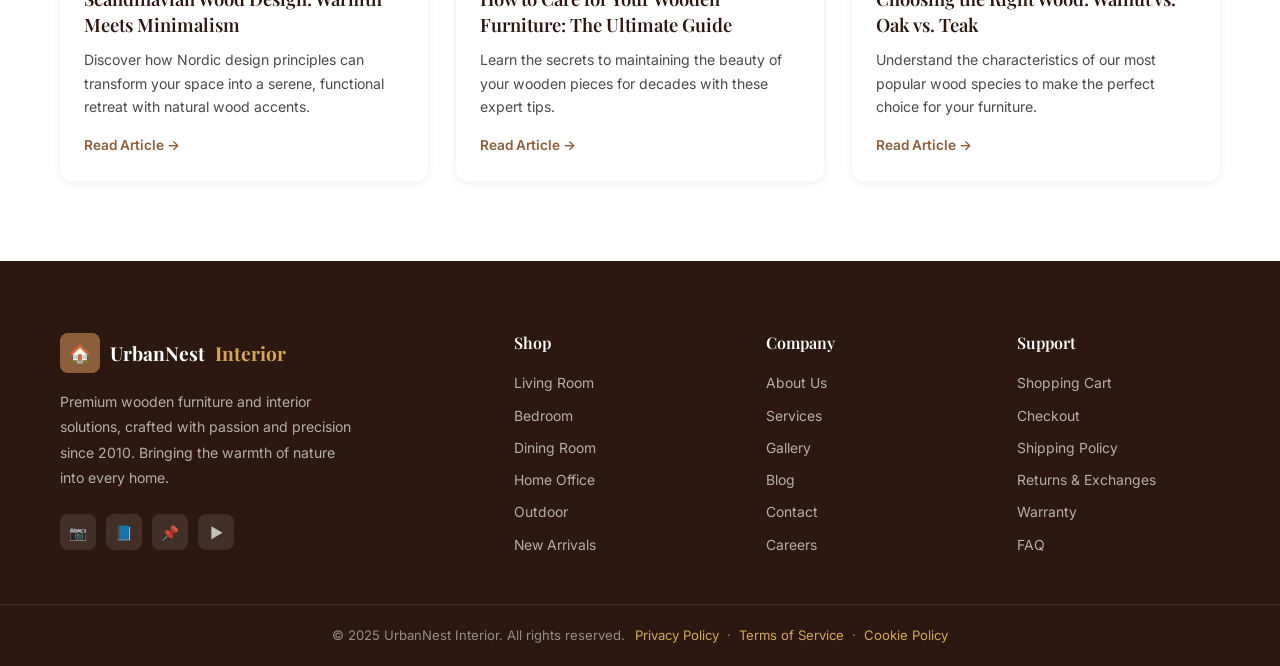
==== commit 08212a68: "rebrand: replace WoodCraft with UrbanNest Interior across all pages Co-authored-by: Mayank-Bhatasana" ====
--- a/index.html
+++ b/index.html
@@ -3,7 +3,7 @@
 <head>
   <meta charset="UTF-8">
   <meta name="viewport" content="width=device-width, initial-scale=1.0">
-  <title>WoodCraft Interiors — Premium Wooden Home Interiors</title>
+  <title>UrbanNest Interior — Premium Wooden Home Interiors</title>
   <meta name="description" content="Transform your home with handcrafted wooden furniture and interior solutions. Timeless design, premium quality.">
   <link rel="stylesheet" href="css/style.css">
   <link rel="preconnect" href="https://fonts.googleapis.com">
@@ -48,8 +48,8 @@
   <div class="container">
     <div class="header__inner">
       <a href="index.html" class="logo">
-        <div class="logo__icon">🪵</div>
-        Wood<span>Craft</span>
+        <div class="logo__icon">🏠</div>
+        UrbanNest<span> Interior</span>
       </a>
       <nav class="nav">
         <a href="index.html" class="nav__link">Home</a>
@@ -129,7 +129,7 @@
   <div class="container">
     <div class="text-center" style="margin-bottom:48px">
       <span class="section-label">Why Choose Us</span>
-      <h2 class="section-title">The WoodCraft Difference</h2>
+      <h2 class="section-title">The UrbanNest Interior Difference</h2>
       <p class="section-sub">From forest to your living room, we ensure quality at every step of the journey.</p>
     </div>
     <div class="features-grid">
@@ -357,7 +357,7 @@
       </div>
       <div class="testimonial-card">
         <div class="stars" style="margin-bottom:12px">★★★★★</div>
-        <p class="testimonial-card__text">We had our entire living room redesigned with WoodCraft pieces. The team was professional and the results exceeded all expectations. Worth every penny.</p>
+        <p class="testimonial-card__text">We had our entire living room redesigned with UrbanNest Interior pieces. The team was professional and the results exceeded all expectations. Worth every penny.</p>
         <div class="testimonial-card__author">
           <div class="testimonial-card__avatar">J</div>
           <div>
@@ -387,7 +387,7 @@
     <div class="newsletter-inner">
       <div>
         <span class="section-label" style="color:var(--gold-light)">Stay Inspired</span>
-        <h2 class="section-title" style="color:#fff;margin-bottom:12px">Join the WoodCraft Newsletter</h2>
+        <h2 class="section-title" style="color:#fff;margin-bottom:12px">Join the UrbanNest Interior Newsletter</h2>
         <p style="color:rgba(255,255,255,0.75);line-height:1.7">Get design inspiration, new arrivals, exclusive offers, and woodworking tips delivered to your inbox.</p>
       </div>
       <div>
@@ -464,8 +464,8 @@
     <div class="footer__grid">
       <div class="footer__brand">
         <a href="index.html" class="logo footer__logo" style="color:#fff">
-          <div class="logo__icon">🪵</div>
-          Wood<span style="color:var(--gold)">Craft</span>
+          <div class="logo__icon">🏠</div>
+          UrbanNest<span style="color:var(--gold)"> Interior</span>
         </a>
         <p class="footer__desc">Premium wooden furniture and interior solutions, crafted with passion and precision since 2010. Bringing the warmth of nature into every home.</p>
         <div class="footer__social">
@@ -512,7 +512,7 @@
   </div>
   <div class="footer__bottom">
     <div class="container" style="display:flex;justify-content:space-between;align-items:center;flex-wrap:wrap;gap:10px">
-      <span>© 2025 WoodCraft Interiors. All rights reserved.</span>
+      <span>© 2025 UrbanNest Interior. All rights reserved.</span>
       <span>
         <a href="#">Privacy Policy</a> &nbsp;·&nbsp;
         <a href="#">Terms of Service</a> &nbsp;·&nbsp;
--- a/css/style.css
+++ b/css/style.css
@@ -1,5 +1,5 @@
 /* =========================================================
-   WoodCraft Interiors — Main Stylesheet
+   UrbanNest Interior — Main Stylesheet
    ========================================================= */
 
 /* --- Google Fonts import (via @import at top) --- */
@@ -206,9 +206,10 @@
   align-items: center;
   gap: 10px;
   font-family: var(--font-heading);
-  font-size: 1.5rem;
+  font-size: 1.2rem;
   font-weight: 700;
   color: var(--brown-dark);
+  white-space: nowrap;
 }
 .logo__icon {
   width: 40px;
